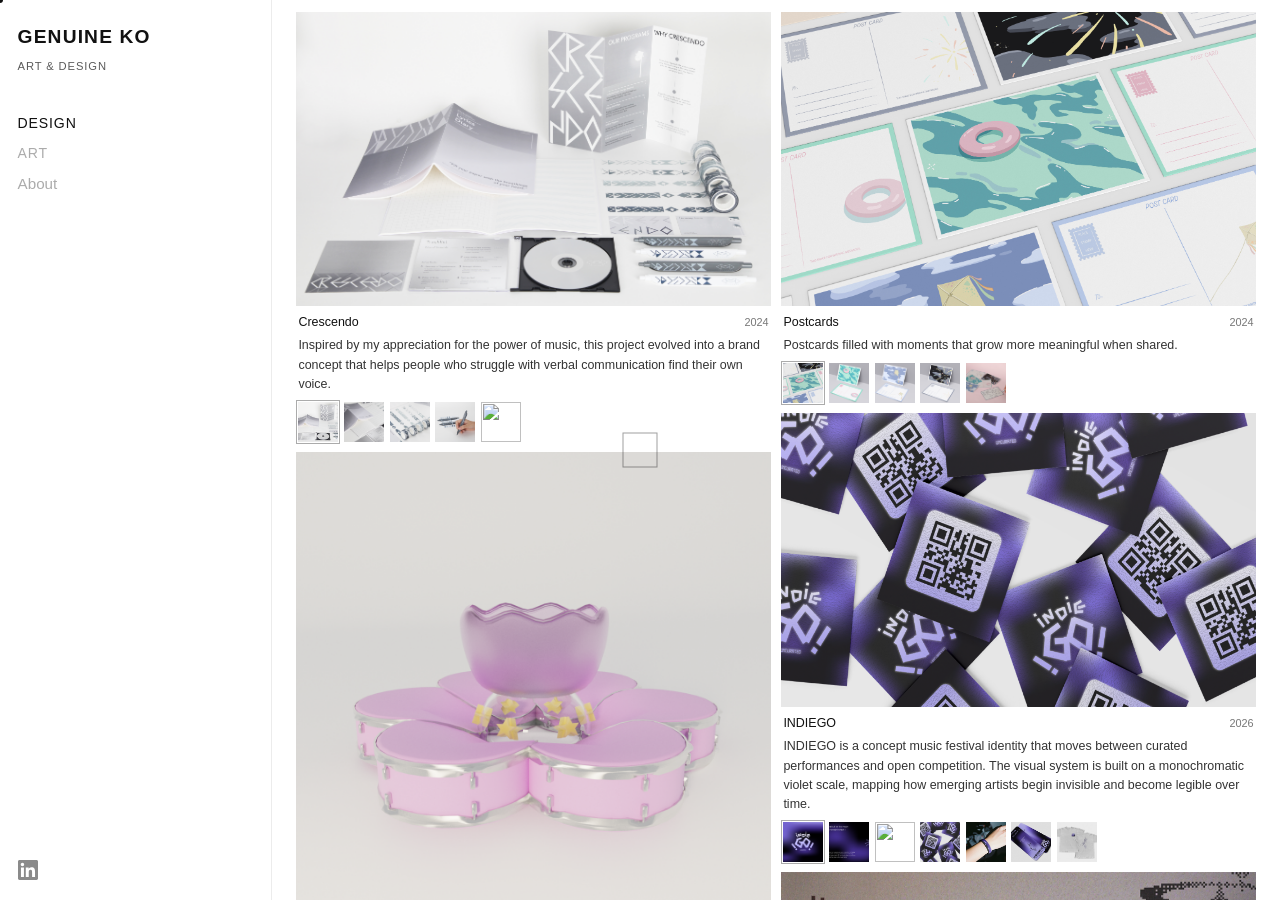
==== index.html @ ee00bee5 "updated" ====
<!DOCTYPE html>
<html lang="en">

<head>
    <meta charset="UTF-8">
    <meta name="viewport" content="width=device-width, initial-scale=1.0, viewport-fit=cover">
    <meta name="referrer" content="strict-origin-when-cross-origin">
    <title>Genuine Ko | Portfolio</title>
    <meta name="description" content="Personal portfolio of Genuine Ko.">
    <link rel="preconnect" href="https://fonts.googleapis.com">
    <link rel="preconnect" href="https://fonts.gstatic.com" crossorigin>
    <link href="https://fonts.googleapis.com/css2?family=Noto+Sans+JP:wght@100&display=swap" rel="stylesheet">
    <link rel="stylesheet" href="style.css">
    <script src="projects-data.js"></script>
</head>

<body class="work-mode" data-work-feed="design">
    <!-- Custom Cursor -->
    <div class="cursor"></div>
    <div class="cursor-follower"></div>
    <svg class="draw-layer" id="draw-layer" aria-hidden="true"></svg>

    <main class="site-shell">
        <aside class="site-sidebar" aria-label="Site">
            <header class="site-sidebar__header">
                <h1 class="main-title" id="logo">GENUINE KO</h1>
                <p class="site-sidebar__tagline">ART &amp; DESIGN</p>
            </header>
            <nav class="site-nav-links" aria-label="Primary">
                <a href="#" class="link-item link-item--feed" id="nav-design">Design</a>
                <a href="#" class="link-item link-item--feed" id="nav-art">Art</a>
                <a href="#" class="link-item" id="nav-about">About</a>
            </nav>
            <div class="site-sidebar__social" aria-label="Links">
                <a class="site-sidebar__social-link" href="https://www.linkedin.com/in/genuine-ko-251944326"
                    target="_blank" rel="noopener noreferrer" title="LinkedIn">
                    <span class="visually-hidden">LinkedIn</span>
                    <svg class="site-sidebar__icon" viewBox="0 0 24 24" aria-hidden="true" focusable="false">
                        <path fill="currentColor"
                            d="M20.447 20.452h-3.554v-5.569c0-1.328-.027-3.037-1.852-3.037-1.853 0-2.136 1.445-2.136 2.939v5.667H9.351V9h3.414v1.561h.046c.477-.9 1.637-1.85 3.37-1.85 3.601 0 4.267 2.37 4.267 5.455v6.286zM5.337 7.433c-1.144 0-2.063-.926-2.063-2.065 0-1.138.92-2.063 2.063-2.063 1.14 0 2.064.925 2.064 2.063 0 1.139-.925 2.065-2.064 2.065zm1.782 13.019H3.555V9h3.564v11.452zM22.225 0H1.771C.792 0 0 .774 0 1.729v20.542C0 23.227.792 24 1.771 24h20.451C23.2 24 24 23.227 24 22.271V1.729C24 .774 23.2 0 22.222 0h.003z" />
                    </svg>
                </a>
            </div>
        </aside>

        <div class="site-content">
        <!-- Work: masonry grid + detail overlay -->
        <section id="work-gallery">
            <div class="work-feed" id="work-feed"></div>
        </section>

        <!-- About: 2×2 grid — portrait | bio; Education+Experience | Tools+Language -->
        <section id="about-section">
            <div class="about-layout">
                <div class="about-cell about-cell--portrait">
                    <img class="about-portrait" src="./images/me%204.png" alt="Genuine Ko">
                </div>

                <div class="about-cell about-cell--lede">
                    <div class="about-lede">
                        <p>I am Genuine Ko, a junior BFA Design major at USC Roski School of Art and Design with a minor
                            in Music Production. I am an interdisciplinary artist and designer, and I approach 
                            everything with an openness that doesn't settle into one category.</p>
                        <p>I am drawn to things that are fluid, undefined, and untold. I believe in the potential for
                            change within them and the deep resonance within the unseen. Growing up across different
                            cities and environments, I came to see the world from multiple angles. Everything is
                            complexly interconnected, and yet every part of it speaks in its own voice. I find meaning
                            in the spaces, the moments, and what passes between, in all the things that are easy to
                            overlook. In design, I believe in the weight of emptiness. What is left out can be just as
                            intentional as what remains.</p>
                        <p>Music is my unavoidable passion. I'm drawn to how it exists as a language, in words and
                            beyond them. I sing and arrange for <a class="about-inline-link"
                                href="https://www.instagram.com/trogonsacappella/" target="_blank"
                                rel="noopener noreferrer">Trogons</a>, USC's premier East Asian a
                            cappella group, and co-design social media for <a class="about-inline-link"
                                href="https://www.instagram.com/uscbandkori/" target="_blank"
                                rel="noopener noreferrer">Band Kori</a>, USC's one and only K-pop band.
                            Culture and identity are always somewhere in my work, shaping the kind of thinking that
                            stays open to where it hasn't been before.</p>
                    </div>
                </div>

                <div class="about-cell about-cell--cv">
                    <section class="about-block" aria-labelledby="about-education-heading">
                        <h2 class="about-block__title" id="about-education-heading">Education</h2>
                        <ul class="about-cv-list">
                            <li class="about-cv-row">
                                <div class="about-cv-row__top">
                                    <span class="about-cv-row__title">BFA Design</span>
                                    <span class="about-cv-row__dates">2025 – 2028</span>
                                </div>
                                <span class="about-cv-row__org">University of Southern California</span>
                            </li>
                            <li class="about-cv-row">
                                <div class="about-cv-row__top">
                                    <span class="about-cv-row__title">BA Art</span>
                                    <span class="about-cv-row__dates">2023 – 2025</span>
                                </div>
                                <span class="about-cv-row__org">California State University, Northridge</span>
                            </li>
                            <li class="about-cv-row">
                                <div class="about-cv-row__top">
                                    <span class="about-cv-row__title">Highschool Diploma</span>
                                    <span class="about-cv-row__dates">2018 – 2021</span>
                                </div>
                                <span class="about-cv-row__org">School of Performing Art, Seoul</span>
                            </li>
                        </ul>
                    </section>

                    <section class="about-block" aria-labelledby="about-experience-heading">
                        <h2 class="about-block__title" id="about-experience-heading">Experience</h2>
                        <ul class="about-cv-list">
                            <li class="about-cv-row">
                                <div class="about-cv-row__top">
                                    <span class="about-cv-row__title">Social Media Co-Designer</span>
                                    <span class="about-cv-row__dates">2026.01 — Present</span>
                                </div>
                                <span class="about-cv-row__org">Band Kori</span>
                            </li>
                            <li class="about-cv-row">
                                <div class="about-cv-row__top">
                                    <span class="about-cv-row__title">Alto Singer</span>
                                    <span class="about-cv-row__dates">2025.09 — Present</span>
                                </div>
                                <span class="about-cv-row__org">Trogons A cappella</span>
                            </li>
                            <li class="about-cv-row">
                                <div class="about-cv-row__top">
                                    <span class="about-cv-row__title">Social Media Manager</span>
                                    <span class="about-cv-row__dates">2024.08 — 2025.05</span>
                                </div>
                                <span class="about-cv-row__org">CSUN Badminton Club</span>
                            </li>
                        </ul>
                    </section>
                </div>

                <div class="about-cell about-cell--skills">
                    <section class="about-block" aria-labelledby="about-tools-heading">
                        <h2 class="about-block__title" id="about-tools-heading">Tools</h2>
                        <div class="about-tools">
                            <div class="about-tools__line">
                                <span class="about-tools__label">2D</span>
                                <span class="about-tools__value">Illustrator, Photoshop, InDesign, Figma</span>
                            </div>
                            <div class="about-tools__line">
                                <span class="about-tools__label">3D</span>
                                <span class="about-tools__value">Cinema 4D</span>
                            </div>
                            <div class="about-tools__line">
                                <span class="about-tools__label">Motion</span>
                                <span class="about-tools__value">After Effects, Premiere Pro</span>
                            </div>
                            <div class="about-tools__line">
                                <span class="about-tools__label">Music</span>
                                <span class="about-tools__value">Ableton</span>
                            </div>
                        </div>
                    </section>

                    <section class="about-block" aria-labelledby="about-language-heading">
                        <h2 class="about-block__title" id="about-language-heading">Language</h2>
                        <ul class="about-lang-list">
                            <li><span class="about-lang__name">Korean</span><span class="about-lang__level">Native</span></li>
                            <li><span class="about-lang__name">English</span><span class="about-lang__level">Fluent</span></li>
                            <li><span class="about-lang__name">Japanese</span><span class="about-lang__level">Basic</span></li>
                        </ul>
                    </section>

                    <nav class="about-external-links" aria-label="Resume">
                        <a href="https://drive.google.com/file/d/13wcpUpQnuilo_vJqdJjjLTju_J4TU06J/view?usp=sharing"
                            class="about-external-links__link" target="_blank" rel="noopener noreferrer">Resume</a>
                    </nav>
                </div>

                <div class="about-cell about-cell--footer">
                    <div class="about-contact">
                        <p class="about-contact__label">Contact</p>
                        <div class="about-contact__emails">
                            <a href="mailto:kogenuine@gmail.com">kogenuine@gmail.com</a>
                            <a href="mailto:yujinko@usc.edu">yujinko@usc.edu</a>
                        </div>
                    </div>
                </div>
            </div>
        </section>
        </div>
    </main>

    <!-- Project detail: centered popup over dimmed backdrop -->
    <div class="work-detail-layer" id="work-detail-layer" aria-hidden="true">
        <div class="work-detail-dialog" role="dialog" aria-modal="true" aria-labelledby="work-detail-title">
            <button type="button" class="work-detail-close" id="work-detail-close" aria-label="Close project">
                <span class="work-detail-close__icon" aria-hidden="true">×</span>
            </button>
            <div class="work-detail-panel" id="work-detail-panel">
            <aside class="work-detail-thumbs" id="work-detail-thumbs"></aside>
            <header class="work-detail-heading">
                <h2 class="work-detail-title" id="work-detail-title"></h2>
                <p class="work-detail-year" id="work-detail-year" hidden></p>
            </header>
            <div class="work-detail-main">
                <div class="work-detail-main__column">
                    <div id="work-detail-video" class="work-detail-video" hidden>
                        <iframe
                            id="work-detail-youtube"
                            class="work-detail-youtube"
                            title="Project video"
                            referrerpolicy="strict-origin-when-cross-origin"
                            allow="accelerometer; autoplay; clipboard-write; encrypted-media; gyroscope; picture-in-picture; web-share"
                            allowfullscreen
                            loading="lazy"></iframe>
                    </div>
                    <div
                        class="work-detail-article-lead"
                        id="work-detail-article-lead"
                        hidden
                        aria-label="Project introduction"></div>
                    <img src="" alt="" id="work-detail-hero">
                    <div
                        class="work-detail-article-after-hero"
                        id="work-detail-article-after-hero"
                        hidden
                        aria-label="Project essay"></div>
                    <div class="detail-artwork-footer">
                        <div class="detail-artwork-description" id="work-detail-artwork-description" hidden></div>
                        <div class="detail-artwork-spec" id="work-detail-artwork-spec" hidden></div>
                    </div>
                </div>
            </div>
            <div
                class="work-detail-article"
                id="work-detail-article"
                hidden
                aria-label="Project write-up"></div>
            <article class="work-detail-meta">
                <p class="work-detail-desc" id="work-detail-desc"></p>
            </article>
            </div>
        </div>
    </div>

    <script src="https://cdnjs.cloudflare.com/ajax/libs/three.js/r128/three.min.js"></script>
    <script src="https://cdn.jsdelivr.net/npm/three@0.128.0/examples/js/loaders/OBJLoader.js"></script>
    <script src="obj-viewer.js"></script>
    <script src="script.js"></script>
</body>

</html>
---- style.css ----
:root {
    --bg-color: #ffffff;
    --text-color: #111111;
    --faded-color: #cccccc;
}

/* Custom Fonts */
@font-face {
    font-family: 'YoonChild';
    src: url('./fonts/yoon.ttf') format('truetype');
    font-weight: normal;
    font-style: normal;
}

@font-face {
    font-family: 'AsWinter';
    src: url('./fonts/aswinter.otf') format('opentype');
    font-weight: normal;
    font-style: normal;
}

.font-korean {
    font-family: 'YoonChild', sans-serif;
}

.font-japanese {
    font-family: 'AsWinter', sans-serif;
}

* {
    margin: 0;
    padding: 0;
    box-sizing: border-box;
    cursor: none;
}

body {
    background-color: var(--bg-color);
    color: var(--text-color);
    font-family: 'Helvetica Neue', Helvetica, Arial, sans-serif;
    overflow: hidden;
    min-height: 100vh;
}

.draw-layer {
    position: fixed;
    inset: 0;
    width: 100vw;
    height: 100vh;
    pointer-events: none;
    z-index: 6;
}

.draw-line {
    fill: none;
    stroke: #b6b6b6;
    stroke-width: 1.5;
    stroke-linecap: round;
    stroke-linejoin: round;
    opacity: 0.75;
}

/* Custom Cursor Styles */
.cursor {
    width: 6px;
    height: 6px;
    background-color: var(--text-color);
    border-radius: 50%;
    position: fixed;
    pointer-events: none;
    z-index: 9999;
    transform: translate(-50%, -50%);
}

@keyframes organic-blob {

    0%,
    100% {
        border-radius: 40% 60% 70% 30% / 40% 50% 60% 50%;
    }

    34% {
        border-radius: 70% 30% 50% 50% / 30% 30% 70% 70%;
    }

    67% {
        border-radius: 100% 60% 60% 100% / 100% 100% 60% 60%;
    }
}

.cursor-follower {
    width: 35px;
    height: 35px;
    border: 1px solid rgba(17, 17, 17, 0.4);
    position: fixed;
    pointer-events: none;
    z-index: 9998;
    transform: translate(-50%, -50%);
    transition: width 0.2s ease, height 0.2s ease, background-color 0.2s ease;
    animation: organic-blob 5s ease-in-out infinite;
}

.cursor-follower.active {
    width: 55px;
    height: 55px;
    background-color: rgba(17, 17, 17, 0.05);
    border: 1px solid rgba(17, 17, 17, 0.6);
}

/* Click “stamps” of the cursor (fades after a few seconds) */
#cursor-stamps-layer {
    position: fixed;
    inset: 0;
    pointer-events: none;
    z-index: 9990;
}

.cursor-stamp {
    position: absolute;
    width: 0;
    height: 0;
    left: 0;
    top: 0;
    transform: translate(-50%, -50%);
    opacity: 0;
    transition: opacity 0.35s ease;
}

.cursor-stamp--visible {
    opacity: 1;
}

.cursor-stamp--leaving {
    opacity: 0;
    transition: opacity 0.55s ease;
}

.cursor-stamp__ring {
    position: absolute;
    left: 50%;
    top: 50%;
    width: 35px;
    height: 35px;
    margin-left: -17.5px;
    margin-top: -17.5px;
    border: 1px solid rgba(17, 17, 17, 0.38);
    animation: organic-blob 5s ease-in-out infinite;
    box-sizing: border-box;
}

.cursor-stamp__ring--large {
    width: 55px;
    height: 55px;
    margin-left: -27.5px;
    margin-top: -27.5px;
    border-color: rgba(17, 17, 17, 0.52);
    background-color: rgba(17, 17, 17, 0.05);
}

.visually-hidden {
    position: absolute;
    width: 1px;
    height: 1px;
    padding: 0;
    margin: -1px;
    overflow: hidden;
    clip: rect(0, 0, 0, 0);
    white-space: nowrap;
    border: 0;
}

main.site-shell {
    display: flex;
    flex-direction: row;
    align-items: stretch;
    width: 100%;
    max-width: 100vw;
    height: 100vh;
    min-height: 100vh;
    overflow: hidden;
}

.site-sidebar {
    flex: 0 0 clamp(188px, 22vw, 272px);
    width: clamp(188px, 22vw, 272px);
    max-width: min(100%, 320px);
    min-height: 0;
    display: flex;
    flex-direction: column;
    padding:
        calc(env(safe-area-inset-top, 0px) + 1.65rem) 1.35rem calc(env(safe-area-inset-bottom, 0px) + 1.25rem)
        calc(env(safe-area-inset-left, 0px) + 1.1rem);
    border-right: 1px solid rgba(17, 17, 17, 0.08);
    box-sizing: border-box;
    z-index: 30;
    background: var(--bg-color);
}

.site-sidebar__header {
    margin-bottom: 2.5rem;
}

.site-sidebar__tagline {
    font-family: 'Helvetica Neue', Helvetica, Arial, sans-serif;
    font-size: 0.7rem;
    font-weight: 300;
    letter-spacing: 0.08em;
    text-transform: uppercase;
    color: #5a5a5a;
    line-height: 1.55;
    max-width: 18em;
    margin: 0;
}

.site-sidebar__social {
    margin-top: auto;
    display: flex;
    flex-wrap: wrap;
    align-items: center;
    gap: 1rem 1.15rem;
    padding-top: 1.5rem;
}

.site-sidebar__social-link {
    color: #8a8a8a;
    transition: color 0.2s ease, opacity 0.2s ease;
    display: flex;
    align-items: center;
    justify-content: center;
}

.site-sidebar__social-link:hover {
    color: #111111;
}

.site-sidebar__icon {
    width: 20px;
    height: 20px;
    display: block;
    flex-shrink: 0;
    shape-rendering: geometricPrecision;
}

.site-content {
    flex: 1;
    min-width: 0;
    min-height: 0;
    position: relative;
    height: 100vh;
}

/* --------------------------------- */
/* SPA Navigation - Absolute Layout */
/* --------------------------------- */
.type-cursor {
    display: inline-block;
    margin-left: 2px;
    margin-right: 5px;
    animation: blink 1.2s step-end infinite;
}

@keyframes blink {

    0%,
    100% {
        opacity: 1;
    }

    50% {
        opacity: 0;
    }
}

.main-title {
    font-family: 'Helvetica Neue', Helvetica, Arial, sans-serif;
    font-size: clamp(1.2rem, 1.45vw, 1.65rem);
    font-weight: 600;
    letter-spacing: 0.06em;
    color: var(--text-color);
    position: static;
    transform: none;
    text-align: left;
    transition: opacity 0.3s ease;
    z-index: auto;
    margin: 0 0 0.6rem;
    line-height: 1.15;
    cursor: pointer;
}

.link-item {
    white-space: nowrap;
    font-family: 'Helvetica Neue', Helvetica, Arial, sans-serif;
    font-size: 0.95rem;
    color: var(--text-color);
    opacity: 0.4;
    text-decoration: none;
    font-weight: 500;
    transition: opacity 0.25s ease;
    z-index: auto;
}

.link-item:hover {
    opacity: 1;
}

.site-nav-links {
    position: static;
    z-index: auto;
    display: flex;
    flex-direction: column;
    align-items: flex-start;
    gap: 0.85rem;
    transform: none;
    transition: opacity 0.3s ease;
}

.site-nav-links .link-item {
    position: static;
    transform: none;
}

/* --------------------------------- */
/* STATE: WORK MODE — Design / Art tabs */
/* --------------------------------- */
#nav-design,
#nav-art {
    text-transform: uppercase;
    letter-spacing: 0.06em;
    font-size: 0.88rem;
}

body.work-mode[data-work-feed='design'] #nav-design,
body.work-mode[data-work-feed='art'] #nav-art {
    opacity: 1;
}

body.work-mode[data-work-feed='design'] #nav-art,
body.work-mode[data-work-feed='art'] #nav-design {
    opacity: 0.35;
}

body.work-mode #nav-about {
    opacity: 0.35;
}

/* --------------------------------- */
/* STATE: ABOUT MODE */
/* --------------------------------- */
body.about-mode #nav-design,
body.about-mode #nav-art {
    opacity: 0.35;
}

body.about-mode #nav-about {
    opacity: 1;
}

/* Lock background scroll when project modal is open (extra safety on touch) */
body.work-detail-modal-open {
    overflow: hidden;
}


/* --------------------------------- */
/* ABOUT SECTION STYLES */
/* --------------------------------- */
#about-section {
    position: absolute;
    top: 0;
    left: 0;
    width: 100%;
    height: 100%;
    opacity: 0;
    pointer-events: none;
    transition: opacity 0.8s ease 0.6s;
    z-index: 10;
    overflow-x: hidden;
    overflow-y: auto;
    -webkit-overflow-scrolling: touch;
    box-sizing: border-box;
}

/* In work mode, keep About under the gallery in the stacking order. Same z-index + later in DOM
   can leave a full-screen transparent layer behaving badly on some browsers (feed looks blank). */
body.work-mode #about-section {
    z-index: 0;
}

body.about-mode #about-section {
    opacity: 1;
    /* Must receive pointer/touch events so the scroll container can scroll (esp. iOS). */
    pointer-events: auto;
    background-color: #ffffff;
    z-index: 10;
}

.about-layout {
    display: grid;
    grid-template-columns: minmax(200px, 1fr) minmax(200px, 1fr);
    grid-template-areas:
        'portrait lede'
        'cv skills'
        'footer footer';
    gap: clamp(1.75rem, 3.5vw, 2.75rem) clamp(1.5rem, 4vw, 3rem);
    align-items: start;
    max-width: 1100px;
    margin: 0 auto;
    padding: clamp(1.5rem, 3vw, 2.5rem) clamp(1.25rem, 4vw, 2.75rem) 2.25rem;
    box-sizing: border-box;
    min-height: min-content;
    font-family: 'Helvetica Neue', Helvetica, Arial, sans-serif;
    font-size: 0.92rem;
    line-height: 1.65;
    font-weight: 400;
    color: #111111;
}

.about-cell--portrait {
    grid-area: portrait;
}

.about-cell--lede {
    grid-area: lede;
    min-width: 0;
}

.about-cell--cv {
    grid-area: cv;
    min-width: 0;
}

.about-cell--skills {
    grid-area: skills;
    min-width: 0;
}

.about-cell--footer {
    grid-area: footer;
    padding-top: 0.25rem;
    border-top: 1px solid rgba(17, 17, 17, 0.1);
    margin-top: 0.25rem;
}

.about-cell--cv .about-block:first-child,
.about-cell--skills .about-block:first-child {
    margin-top: 0;
}

.about-portrait {
    display: block;
    width: 100%;
    max-width: 100%;
    height: auto;
    object-fit: cover;
    box-shadow: none;
}

.about-lede p {
    margin: 0 0 1.1rem;
    text-align: left;
}

.about-lede p:last-of-type {
    margin-bottom: 0;
}

.about-layout .about-inline-link {
    color: inherit;
    text-decoration: underline;
    text-underline-offset: 2px;
    transition: opacity 0.25s ease;
}

.about-layout .about-inline-link:hover {
    opacity: 0.55;
}

.about-block {
    margin-top: 1.85rem;
}

.about-block__title {
    margin: 0 0 0.75rem;
    font-size: 1.05rem;
    font-weight: 700;
    letter-spacing: 0.02em;
    color: #000000;
}

.about-cv-list {
    margin: 0;
    padding: 0;
    list-style: none;
}

.about-cv-row {
    display: block;
    font-size: 0.86rem;
    line-height: 1.45;
    margin-bottom: 1rem;
}

.about-cv-row:last-child {
    margin-bottom: 0;
}

.about-cv-row__top {
    display: flex;
    justify-content: space-between;
    align-items: baseline;
    gap: 0.75rem 1rem;
}

.about-cv-row__title {
    font-weight: 400;
    color: #111111;
}

.about-cv-row__org {
    display: block;
    margin-top: 0.2rem;
    font-weight: 400;
    color: #333333;
}

.about-cv-row__dates {
    flex-shrink: 0;
    font-weight: 400;
    font-size: 0.82rem;
    color: #444444;
    white-space: nowrap;
    text-align: right;
}

.about-tools {
    margin: 0;
}

.about-tools__line {
    display: grid;
    grid-template-columns: 3.25rem 1fr;
    gap: 0.5rem 1rem;
    align-items: start;
    margin-bottom: 0.4rem;
    font-size: 0.86rem;
    line-height: 1.45;
}

.about-tools__line:last-child {
    margin-bottom: 0;
}

.about-tools__label {
    font-weight: 600;
}

.about-tools__value {
    font-weight: 300;
    color: #333333;
}

.about-lang-list {
    margin: 0;
    padding: 0;
    list-style: none;
    font-size: 0.86rem;
}

.about-lang-list li {
    display: flex;
    justify-content: space-between;
    align-items: baseline;
    gap: 1rem;
    margin-bottom: 0.35rem;
    max-width: 14rem;
}

.about-lang__name {
    font-weight: 500;
}

.about-lang__level {
    font-weight: 300;
    color: #444444;
}

.about-external-links {
    margin-top: 1.5rem;
    display: flex;
    flex-wrap: wrap;
    align-items: center;
    gap: 0.65rem 1.35rem;
}

.about-external-links__link {
    color: #000000;
    font-family: 'Helvetica Neue UltraLight', 'Helvetica Neue', Helvetica, Arial, sans-serif;
    font-size: 0.86rem;
    font-weight: 300;
    text-decoration: none;
    text-transform: uppercase;
    letter-spacing: 0.12em;
    border-bottom: 1px solid rgba(17, 17, 17, 0.35);
    padding-bottom: 2px;
    transition: opacity 0.25s ease;
}

.about-external-links__link:hover {
    opacity: 0.5;
}

.about-cell--footer .social-links {
    margin-top: 0;
}

.social-links {
    margin-top: 2rem;
    display: flex;
    justify-content: flex-start;
    flex-wrap: wrap;
    gap: 1.5rem 2rem;
}

.social-links a {
    color: #000000;
    font-family: 'Helvetica Neue UltraLight', 'Helvetica Neue', Helvetica, Arial, sans-serif;
    font-size: 1.15rem;
    font-weight: 300;
    text-decoration: none;
    text-transform: uppercase;
    letter-spacing: 2px;
    transition: opacity 0.3s ease;
    cursor: pointer;
}

.social-links a:hover {
    opacity: 0.4;
}

.about-contact {
    margin-top: 1.25rem;
    display: flex;
    flex-direction: column;
    align-items: flex-start;
    gap: 0.45rem;
}

.about-contact__label {
    margin: 0;
    font-family: 'Helvetica Neue UltraLight', 'Helvetica Neue', Helvetica, Arial, sans-serif;
    font-size: 0.72rem;
    font-weight: 300;
    text-transform: uppercase;
    letter-spacing: 0.22em;
    color: var(--text-color);
    opacity: 0.55;
}

.about-contact__emails {
    display: flex;
    flex-direction: column;
    align-items: flex-start;
    gap: 0.3rem;
}

.about-contact__emails a {
    color: #000000;
    font-family: 'Helvetica Neue UltraLight', 'Helvetica Neue', Helvetica, Arial, sans-serif;
    font-size: 0.95rem;
    font-weight: 300;
    text-decoration: none;
    letter-spacing: 0.04em;
    transition: opacity 0.3s ease;
}

.about-contact__emails a:hover {
    opacity: 0.45;
}

/* --------------------------------- */
/* WORK: masonry grid + detail (main column scrolls) */
/* --------------------------------- */
#work-gallery {
    position: absolute;
    top: 0;
    left: 0;
    right: 0;
    bottom: 0;
    width: 100%;
    height: 100%;
    box-sizing: border-box;
    overflow-x: hidden;
    overflow-y: auto;
    -webkit-overflow-scrolling: touch;
    opacity: 0;
    pointer-events: none;
    transition: opacity 0.8s ease 0.6s;
    z-index: 10;
}

body.work-mode #work-gallery {
    opacity: 1;
    pointer-events: auto;
}

/* Two flex columns: each card stacks under the one above in that column (not locked to shared grid rows). */
.work-feed {
    width: 100%;
    max-width: none;
    margin: 0;
    padding: 0.75rem clamp(0.75rem, 2vw, 1.5rem) 2.5rem;
    box-sizing: border-box;
    display: flex;
    flex-direction: row;
    flex-wrap: nowrap;
    gap: 10px;
    align-items: flex-start;
}

.work-feed__col {
    flex: 1 1 0;
    min-width: 0;
    display: flex;
    flex-direction: column;
    gap: 10px;
}

/* Narrow: single column, row-major order (order set on each .work-feed-item in JS). */
@media (max-width: 480px) {
    .work-feed {
        flex-direction: column;
    }

    .work-feed__col {
        display: contents;
    }
}

.work-feed-item {
    display: block;
    width: 100%;
    min-width: 0;
    padding: 0;
    border-bottom: none;
    background: transparent;
}

.work-feed-item__media {
    position: relative;
    width: 100%;
    align-self: start;
    background: #f4f4f4;
    display: flex;
    justify-content: center;
    align-items: flex-start;
}

.work-feed-item__media[data-hero-slot-locked='1'] {
    /* Allow full image when thumbs switch to a taller aspect — fixed height still from lockWorkFeedHeroSlot */
    overflow: visible;
}

.work-feed-item__media img {
    display: block;
    width: 100%;
    max-width: 100%;
    height: auto;
    max-height: min(78vh, 760px);
    margin: 0;
    object-fit: contain;
    object-position: center center;
    cursor: pointer;
}

.work-feed-item__media--video {
    cursor: pointer;
}

.work-feed-item__play {
    position: absolute;
    left: 50%;
    top: 50%;
    transform: translate(-50%, -50%);
    width: 44px;
    height: 44px;
    border-radius: 50%;
    background: rgba(255, 255, 255, 0.92);
    color: #111111;
    box-shadow: 0 2px 14px rgba(0, 0, 0, 0.12);
    display: flex;
    align-items: center;
    justify-content: center;
    pointer-events: none;
    z-index: 1;
}

.work-feed-item__play-icon {
    width: 18px;
    height: 18px;
    margin-left: 3px;
    display: block;
}

/* One project, multiple “main” images — stacked with space between */
.work-feed-item__media-group {
    display: flex;
    flex-direction: column;
    gap: clamp(12px, 2.5vw, 20px);
    width: 100%;
    break-inside: avoid;
}

.work-feed-item__media-group .work-feed-item__media {
    min-width: 0;
}

.work-feed-item__media-group .work-feed-item__media img {
    max-height: min(62vh, 560px);
}

.work-feed-item__info {
    min-width: 0;
    width: 100%;
    padding: 0.5rem 0.15rem 0;
}

.work-feed-item__header-row {
    display: flex;
    justify-content: space-between;
    align-items: baseline;
    gap: 0.5rem;
}

.work-feed-item__title {
    margin: 0;
    font-family: 'Helvetica Neue', Helvetica, Arial, sans-serif;
    font-size: 0.78rem;
    font-weight: 500;
    line-height: 1.35;
    color: var(--text-color);
    flex: 1;
    min-width: 0;
    cursor: pointer;
}

.work-feed-item__year {
    flex-shrink: 0;
    font-family: 'Helvetica Neue', Helvetica, Arial, sans-serif;
    font-size: 0.68rem;
    font-weight: 300;
    color: #777777;
}

.work-feed-item__rule {
    display: none;
}

.work-feed-item__copy {
    display: none;
}

.work-feed-item--caption .work-feed-item__copy {
    display: block;
    margin-top: 0.35rem;
    max-width: 42em;
}

.work-feed-item--caption .work-feed-item__desc {
    font-size: 0.78rem;
    line-height: 1.55;
    white-space: pre-line;
}

.work-feed-item__desc {
    margin: 0;
    font-family: 'Helvetica Neue', Helvetica, Arial, sans-serif;
    font-size: 0.95rem;
    font-weight: 300;
    line-height: 1.65;
    color: #333333;
}

.work-feed-item__thumbs {
    display: flex;
    flex-wrap: wrap;
    gap: 0.35rem;
    margin-top: 0.45rem;
}

.work-feed-thumb {
    width: 2.5rem;
    height: 2.5rem;
    padding: 0;
    border: 0;
    background: transparent;
    cursor: pointer;
    overflow: hidden;
    flex-shrink: 0;
    opacity: 1;
    transition: opacity 0.25s ease;
}

.work-feed-thumb:hover {
    opacity: 0.75;
}

.work-feed-thumb.active {
    outline: 1px solid rgba(17, 17, 17, 0.35);
    outline-offset: 1px;
    opacity: 1;
}

.work-feed-thumb img {
    width: 100%;
    height: 100%;
    object-fit: cover;
    display: block;
}

/* Project detail: dim backdrop + centered popup card */
.work-detail-layer {
    position: fixed;
    inset: 0;
    width: 100%;
    min-height: 100dvh;
    display: flex;
    flex-direction: column;
    align-items: center;
    justify-content: center;
    padding: max(env(safe-area-inset-top, 0px), clamp(12px, 4vmin, 28px))
        max(env(safe-area-inset-right, 0px), clamp(12px, 4vmin, 28px))
        max(env(safe-area-inset-bottom, 0px), clamp(12px, 4vmin, 28px))
        max(env(safe-area-inset-left, 0px), clamp(12px, 4vmin, 28px));
    box-sizing: border-box;
    background: rgba(17, 17, 17, 0.33);
    opacity: 0;
    pointer-events: none;
    transition: opacity 0.35s ease;
    z-index: 8000;
    overflow-y: auto;
    overflow-x: hidden;
    -webkit-overflow-scrolling: touch;
}

.work-detail-layer.active {
    opacity: 1;
    pointer-events: auto;
}

.work-detail-dialog {
    position: relative;
    width: min(100%, 920px);
    max-width: 100%;
    max-height: min(92dvh, calc(100dvh - 2 * clamp(12px, 4vmin, 28px)));
    display: flex;
    flex-direction: column;
    margin: auto;
    /* ~75% opacity white (within 70–80%); backdrop shows through */
    background: rgba(255, 255, 255, 0.75);
    backdrop-filter: blur(14px);
    -webkit-backdrop-filter: blur(14px);
    border-radius: 6px;
    box-shadow:
        0 22px 56px rgba(0, 0, 0, 0.14),
        0 0 1px rgba(0, 0, 0, 0.08);
    overflow: hidden;
}

.work-detail-close {
    position: absolute;
    top: max(6px, env(safe-area-inset-top, 0px));
    right: max(6px, env(safe-area-inset-right, 0px));
    z-index: 4;
    width: 44px;
    height: 44px;
    padding: 0;
    margin: 0;
    border: none;
    border-radius: 4px;
    background: rgba(255, 255, 255, 0.78);
    color: #111111;
    cursor: pointer;
    display: flex;
    align-items: center;
    justify-content: center;
    transition: opacity 0.25s ease, background-color 0.25s ease;
}

.work-detail-close:hover {
    opacity: 0.72;
}

.work-detail-close:focus,
.work-detail-close:focus-visible {
    outline: none;
}

.work-detail-close__icon {
    font-size: 1.85rem;
    font-weight: 300;
    line-height: 1;
    font-family: 'Helvetica Neue', Helvetica, Arial, sans-serif;
    transform: translateY(-1px);
}

.work-detail-layer.work-detail--no-thumbs .work-detail-thumbs {
    display: none;
    pointer-events: none;
}

.work-detail-layer.work-detail--scroll-page .detail-artwork-footer {
    display: none;
}

.work-detail-layer.work-detail--scroll-page .work-detail-meta {
    display: none;
}

.work-detail-layer.work-detail--scroll-page .work-detail-dialog {
    max-height: min(96dvh, calc(100dvh - 2 * clamp(8px, 3vmin, 20px)));
    min-height: 0;
    display: flex;
    flex-direction: column;
    overflow: hidden;
    /* Lighter blur while scrolling — full backdrop-filter is expensive to composite */
    backdrop-filter: blur(8px);
    -webkit-backdrop-filter: blur(8px);
}

.work-detail-layer.work-detail--scroll-page .work-detail-panel {
    display: flex;
    flex-direction: column;
    align-items: stretch;
    /* Space between .work-detail-main (hero) and .work-detail-article (stack) — they are siblings, not inside .work-detail-main__column */
    gap: 2rem;
    row-gap: 2rem;
    /* Single scroll surface: panel scrolls inside fixed-height dialog */
    overscroll-behavior: contain;
    overflow-x: hidden;
    overflow-y: auto;
    -webkit-overflow-scrolling: touch;
    flex: 1 1 auto;
    min-height: 0;
    width: 100%;
    box-sizing: border-box;
}

/* Long scroll layouts: top-align so intro + hero don’t vertically center (reads as overlap on phones) */
/* Main must not shrink below hero height — min-height:0 + flex-shrink on panel children makes the hero
   paint past a too-short .work-detail-main box and the next sibling (.work-detail-article) starts too high (overlap). */
.work-detail-layer.work-detail--scroll-page .work-detail-main {
    justify-content: flex-start;
    align-items: stretch;
    flex: 0 0 auto;
    flex-shrink: 0;
    min-height: min-content;
}

.work-detail-layer.work-detail--scroll-page .work-detail-main__column {
    align-items: stretch;
    gap: 1.25rem;
    flex-shrink: 0;
    min-height: min-content;
}

.work-detail-layer.work-detail--scroll-page #work-detail-hero {
    transform: none;
    opacity: 1;
    transition: none;
    position: relative;
    z-index: 0;
    display: block;
    /* Base #work-detail-hero box-shadow draws outside the layout box and paints over the next image — remove for scroll stacks */
    box-shadow: none;
    margin-bottom: clamp(1.25rem, 4vw, 2rem);
    flex-shrink: 0;
    align-self: stretch;
}

.work-detail-article {
    max-width: min(920px, 72vw);
    box-sizing: border-box;
    width: 100%;
    margin: 1.35rem auto 0;
    padding: 0 0.15rem;
    box-sizing: border-box;
}

.work-detail-article:not([hidden]) {
    display: block;
}

.work-detail-article p {
    margin: 0 0 1em;
    font-family: 'Helvetica Neue UltraLight', 'Helvetica Neue', Helvetica, Arial, sans-serif;
    font-weight: 100;
    font-size: clamp(0.82rem, 1.15vw, 0.95rem);
    line-height: 1.65;
    letter-spacing: 0.02em;
    color: #2a2a2a;
}

.work-detail-article p:last-child {
    margin-bottom: 0;
}

.work-detail-article h2,
.work-detail-article h3 {
    font-family: 'Helvetica Neue UltraLight', 'Helvetica Neue', Helvetica, Arial, sans-serif;
    font-weight: 100;
    letter-spacing: 0.04em;
    color: #111111;
    margin: 1.25em 0 0.5em;
}

.work-detail-article h2:first-child,
.work-detail-article h3:first-child {
    margin-top: 0;
}

.work-detail-article img {
    max-width: 100%;
    height: auto;
    display: block;
    margin: 1rem auto;
}

.work-detail-article h3.work-detail-article__stack-heading,
.detail-longform h3.work-detail-article__stack-heading {
    font-family: 'Helvetica Neue UltraLight', 'Helvetica Neue', Helvetica, Arial, sans-serif;
    font-weight: 100;
    font-size: clamp(0.95rem, 1.35vw, 1.05rem);
    letter-spacing: 0.06em;
    text-transform: uppercase;
    color: #111111;
    margin: 0 0 0.85rem;
    padding: 0 0.15rem;
}

.work-detail-article__fig {
    margin: 0 0 1.35rem;
}

.work-detail-article__fig:last-child {
    margin-bottom: 0;
}

.work-detail-article img.work-detail-article__img {
    display: block;
    width: 100%;
    height: auto;
    margin: 0;
    max-width: 100%;
    object-fit: contain;
}

/*
 * Scroll-page detail (index modal): same visual order as desktop — one vertical column, block flow only.
 * Narrow viewports are a scaled-down version: scroll the panel; each image sits below the previous (no overlap).
 */
.work-detail-layer.work-detail--scroll-page .work-detail-article:not([hidden]) {
    display: block;
    min-width: 0;
    overflow: visible;
}

.work-detail-layer.work-detail--scroll-page .work-detail-article .work-detail-article__fig {
    display: block;
    margin: 0 0 1.5rem;
    width: 100%;
    max-width: 100%;
    overflow: visible;
    position: relative;
    z-index: auto;
}

.work-detail-layer.work-detail--scroll-page .work-detail-article .work-detail-article__fig:last-child {
    margin-bottom: 0;
}

.work-detail-layer.work-detail--scroll-page .work-detail-article .work-detail-article__asset {
    display: block;
    margin: 0 0 1.5rem;
    overflow: visible;
}

.work-detail-layer.work-detail--scroll-page .work-detail-article .work-detail-article__asset:last-child {
    margin-bottom: 0;
}

.work-detail-layer.work-detail--scroll-page .work-detail-article img.work-detail-article__img {
    display: block;
    position: static;
    width: 100%;
    max-width: 100%;
    max-height: none;
    height: auto;
    margin: 0;
    object-fit: contain;
}

.work-detail-layer.work-detail--scroll-page .work-detail-article h3.work-detail-article__stack-heading {
    margin: 0 0 1.25rem;
}

/* Hero lives in .work-detail-main; stack lives in sibling .work-detail-article — margin-top here fought panel gap; use gap only */
.work-detail-layer.work-detail--scroll-page .work-detail-article {
    margin-top: 0;
    overflow: visible;
}

.work-detail-article__placeholder {
    color: #555555;
}

.work-detail-article code {
    font-size: 0.88em;
}

.work-detail-article__asset {
    margin: 0 0 1.35rem;
}

.work-detail-obj-viewer-wrap {
    width: 100%;
}

.work-detail-obj-viewer__stage {
    width: 100%;
    height: 600px;
    line-height: 0;
    border-radius: 2px;
    overflow: hidden;
}

.work-detail-obj-viewer__stage canvas {
    display: block;
}

.work-detail-obj-viewer__hint {
    margin: 0.5rem 0 0;
    font-family: 'Helvetica Neue UltraLight', 'Helvetica Neue', Helvetica, Arial, sans-serif;
    font-size: clamp(0.75rem, 1vw, 0.85rem);
    font-weight: 300;
    color: #666666;
    text-align: center;
}

.work-detail-article__obj-link {
    font-family: 'Helvetica Neue UltraLight', 'Helvetica Neue', Helvetica, Arial, sans-serif;
    font-size: clamp(0.82rem, 1.15vw, 0.95rem);
    font-weight: 300;
    color: #111111;
    text-decoration: underline;
    text-underline-offset: 3px;
}

.work-detail-article__obj-link:hover {
    opacity: 0.65;
}

.work-detail-article__obj-name {
    font-weight: 300;
    color: #444444;
}

.work-detail-panel {
    position: relative;
    flex: 1 1 auto;
    min-height: 0;
    width: 100%;
    margin: 0;
    padding: 2.65rem 1.35rem 1.35rem;
    box-sizing: border-box;
    overflow-x: hidden;
    overflow-y: auto;
    -webkit-overflow-scrolling: touch;
}

.work-detail-thumbs {
    position: absolute;
    left: clamp(8px, 2vw, 24px);
    top: 50%;
    transform: translateY(-50%);
    display: flex;
    flex-direction: column;
    gap: 0.75rem;
    max-height: min(72vh, 420px);
    overflow-y: auto;
    overflow-x: hidden;
    padding-right: 4px;
    box-sizing: border-box;
    -webkit-overflow-scrolling: touch;
}

.work-detail-heading {
    max-width: min(920px, 72vw);
    width: 100%;
    margin: 0 auto 0.8rem;
    text-align: center;
}

.work-detail-main {
    max-width: min(920px, 72vw);
    width: 100%;
    margin: 0 auto;
    display: flex;
    justify-content: center;
    align-items: flex-start;
}

.work-detail-main__column {
    display: flex;
    flex-direction: column;
    align-items: center;
    width: 100%;
    max-width: min(920px, 72vw);
}

.work-detail-layer.work-detail--scroll-page .work-detail-article-lead {
    width: 100%;
    max-width: min(920px, 72vw);
    margin: 0 auto;
    padding: 0 0.15rem;
    box-sizing: border-box;
}

.work-detail-layer.work-detail--scroll-page .work-detail-article-lead:not([hidden]) {
    display: block;
}

.work-detail-article-lead p {
    margin: 0 0 0.85em;
    font-family: 'Helvetica Neue UltraLight', 'Helvetica Neue', Helvetica, Arial, sans-serif;
    font-weight: 100;
    font-size: clamp(0.82rem, 1.15vw, 0.95rem);
    line-height: 1.65;
    letter-spacing: 0.02em;
    color: #2a2a2a;
}

.work-detail-article-lead p:last-child {
    margin-bottom: 0;
}

.work-detail-layer.work-detail--scroll-page .work-detail-article-after-hero {
    width: 100%;
    max-width: min(920px, 72vw);
    margin: 0 auto;
    padding: 0 0.15rem;
    box-sizing: border-box;
}

.work-detail-layer.work-detail--scroll-page .work-detail-article-after-hero:not([hidden]) {
    display: block;
}

.work-detail-article-after-hero p {
    margin: 0 0 0.85em;
    font-family: 'Helvetica Neue UltraLight', 'Helvetica Neue', Helvetica, Arial, sans-serif;
    font-weight: 100;
    font-size: clamp(0.82rem, 1.15vw, 0.95rem);
    line-height: 1.65;
    letter-spacing: 0.02em;
    color: #2a2a2a;
}

.work-detail-article-after-hero p:last-child {
    margin-bottom: 0;
}

.work-detail-meta {
    position: absolute;
    /* Anchor text to the right edge of the centered hero block */
    left: calc(50% + (min(920px, 72vw) / 2) + 24px);
    right: auto;
    top: 50%;
    transform: translateY(-50%);
    width: min(280px, 20vw);
    text-align: left;
}

.work-detail-thumb {
    width: 82px;
    height: 58px;
    border: 0;
    background: transparent;
    padding: 0;
    overflow: hidden;
    opacity: 1;
    filter: none;
    transform: scale(1);
    transition: transform 0.25s ease;
}

.work-detail-thumb img {
    width: 100%;
    height: 100%;
    object-fit: cover;
    display: block;
}

.work-detail-thumb.active {
    transform: scale(1.12);
}

.work-detail-thumb:hover:not(.active) {
    transform: scale(1.04);
}

/* #work-detail-hero uses display:block; that overrides the UA [hidden] rule — force hidden off-screen */
#work-detail-hero[hidden] {
    display: none !important;
}

#work-detail-hero {
    display: block;
    max-width: min(920px, 100%);
    width: auto;
    height: auto;
    max-height: min(72vh, 680px);
    min-height: 200px;
    margin: 0;
    object-fit: contain;
    box-shadow: 0 5px 30px rgba(0, 0, 0, 0.06);
    transform: scale(0.95);
    opacity: 0.8;
    transition: transform 0.55s cubic-bezier(0.22, 1, 0.36, 1), opacity 0.5s ease;
}

#work-detail-hero.detail-hero-grow {
    transform: scale(1);
    opacity: 1;
}

/* Stronger “zoom in” start when opening detail from main gallery image */
#work-detail-hero.detail-hero-from-gallery {
    transform: scale(0.78);
    opacity: 0.72;
    transition: none;
}

#work-detail-hero.detail-hero--advance {
    cursor: pointer;
}

#work-detail-hero.detail-hero--advance:focus-visible {
    outline: 2px solid rgba(17, 17, 17, 0.45);
    outline-offset: 4px;
}

.work-detail-video[hidden] {
    display: none !important;
}

.work-detail-video {
    width: 100%;
    max-width: min(920px, 100%);
    margin: 0 auto;
    transform: scale(0.95);
    opacity: 0.8;
    transition: transform 0.55s cubic-bezier(0.22, 1, 0.36, 1), opacity 0.5s ease;
}

.work-detail-youtube {
    display: block;
    width: 100%;
    aspect-ratio: 16 / 9;
    height: auto;
    max-height: min(52vh, 520px);
    border: 0;
    border-radius: 2px;
    box-shadow: 0 5px 30px rgba(0, 0, 0, 0.08);
    background: #000000;
}

.work-detail-video.detail-hero-grow {
    transform: scale(1);
    opacity: 1;
}

.work-detail-video.detail-hero-from-gallery {
    transform: scale(0.78);
    opacity: 0.72;
    transition: none;
}

.work-detail-title {
    font-size: clamp(1.75rem, 3.5vw, 2.35rem);
    font-family: 'Helvetica Neue UltraLight', 'Helvetica Neue', Helvetica, Arial, 'Noto Sans JP', sans-serif;
    font-weight: 100;
    margin: 0 0 0.25rem;
}

.work-detail-year {
    font-size: 0.95rem;
    color: #555555;
    margin: 0 0 0.85rem;
}

.work-detail-desc {
    font-size: 0.95rem;
    line-height: 1.65;
    font-weight: 300;
    margin: 0;
    color: #2a2a2a;
}

@media (max-width: 900px) {
    .work-detail-dialog {
        width: 100%;
        max-height: min(92dvh, calc(100dvh - 2 * clamp(10px, 3vmin, 22px)));
    }

    .work-detail-panel {
        display: flex;
        flex-direction: column;
        align-items: stretch;
        padding: 2.5rem 0.85rem 1rem;
    }

    .work-detail-layer.work-detail--scroll-page .work-detail-panel {
        padding-top: max(2.85rem, calc(env(safe-area-inset-top, 0px) + 2.35rem));
        padding-left: max(0.85rem, env(safe-area-inset-left, 0px));
        padding-right: max(0.85rem, env(safe-area-inset-right, 0px));
    }

    /* Title (top) → hero vertically centered in remaining space → thumbs → copy */
    .work-detail-heading {
        order: 1;
        flex: 0 0 auto;
        max-width: 100%;
        margin: 0 auto 0.5rem;
    }

    .work-detail-main {
        order: 2;
        flex: 1 1 auto;
        max-width: 100%;
        margin: 0;
        min-height: 0;
        display: flex;
        flex-direction: column;
        align-items: center;
        justify-content: center;
    }

    .work-detail-layer.work-detail--scroll-page .work-detail-main {
        justify-content: flex-start;
        align-items: stretch;
        flex: 0 0 auto;
        flex-shrink: 0;
        /* Override .work-detail-main { min-height: 0 } — else hero overflows and CS1 overlaps */
        min-height: min-content;
    }

    .work-detail-layer.work-detail--scroll-page .work-detail-main__column {
        align-items: stretch;
        gap: 1.25rem;
        flex-shrink: 0;
        min-height: min-content;
    }

    .work-detail-thumbs {
        order: 3;
        flex: 0 0 auto;
        position: static;
        transform: none;
        flex-direction: row;
        flex-wrap: wrap;
        justify-content: center;
        overflow-x: visible;
        margin: 0.75rem 0 0;
        padding: 0 0.25rem;
        gap: 0.5rem;
        width: 100%;
        box-sizing: border-box;
    }

    .work-detail-main__column {
        max-width: 100%;
        width: 100%;
    }

    .work-detail-layer.work-detail--scroll-page .work-detail-article-lead {
        max-width: 100%;
        padding: 0 0.35rem;
    }

    .work-detail-layer.work-detail--scroll-page .work-detail-article-after-hero {
        max-width: 100%;
        padding: 0 0.35rem;
    }

    .work-detail-article {
        order: 4;
        max-width: 100%;
        width: 100%;
        box-sizing: border-box;
        margin-top: 1rem;
        padding: 0 0.35rem;
        overflow: hidden;
    }

    .work-detail-layer.work-detail--scroll-page .work-detail-article {
        margin-top: 0;
        overflow: visible;
    }

    .work-detail-article img,
    .work-detail-article .work-detail-article__img {
        max-width: 100%;
        width: 100%;
        height: auto;
        display: block;
        box-sizing: border-box;
    }

    .work-detail-article__fig {
        max-width: 100%;
        width: 100%;
        box-sizing: border-box;
        overflow: hidden;
    }

    .work-detail-layer.work-detail--scroll-page .work-detail-article__fig {
        overflow: visible;
    }

    /* Long scroll detail: dialog fills width; panel is the scroll surface; images stack in document order */
    .work-detail-layer.work-detail--scroll-page .work-detail-dialog {
        width: 100%;
        max-width: 100%;
        border-radius: 0;
        max-height: min(
            100dvh,
            calc(100dvh - env(safe-area-inset-top, 0px) - env(safe-area-inset-bottom, 0px))
        );
    }

    .work-detail-layer.work-detail--scroll-page .work-detail-panel {
        flex: 1 1 auto;
        min-height: 0;
        overflow-y: auto;
        -webkit-overflow-scrolling: touch;
        padding-bottom: max(1rem, env(safe-area-inset-bottom, 0px));
        gap: 2rem;
        row-gap: 2rem;
    }

    .work-detail-layer.work-detail--scroll-page #work-detail-hero {
        overflow: visible;
        max-width: 100%;
        width: 100%;
        height: auto;
        max-height: min(78vh, 720px);
        object-fit: contain;
        box-shadow: none;
    }

    .work-detail-meta {
        order: 5;
        flex: 0 0 auto;
        position: static;
        transform: none;
        width: 100%;
        text-align: left;
        margin-top: 0.5rem;
    }

    #work-detail-hero {
        max-height: 50vh;
        min-height: 200px;
        max-width: 100%;
        width: 100%;
        box-sizing: border-box;
        overflow: hidden;
    }

    #work-detail-hero img {
        max-width: 100%;
        width: 100%;
        height: auto;
        display: block;
    }
}

/* --------------------------------- */
/* Project detail page */
/* --------------------------------- */
body.project-detail-page,
body.project-detail-page * {
    cursor: auto;
}

body.project-detail-page {
    background-color: var(--bg-color);
    color: var(--text-color);
    font-family: 'Helvetica Neue', Helvetica, Arial, sans-serif;
    overflow-x: hidden;
    overflow-y: auto;
    min-height: 100vh;
}

.detail-header {
    padding: 2rem 2.5rem 1rem;
    max-width: 1360px;
    margin: 0 auto;
}

.detail-back {
    font-family: 'Helvetica Neue UltraLight', 'Helvetica Neue', Helvetica, Arial, sans-serif;
    font-weight: 300;
    font-size: 0.9rem;
    text-transform: uppercase;
    letter-spacing: 2px;
    color: var(--text-color);
    text-decoration: none;
    border-bottom: 1px solid rgba(17, 17, 17, 0.3);
    padding-bottom: 3px;
    transition: opacity 0.3s ease;
    display: inline-block;
}

.detail-back:hover {
    opacity: 0.4;
}

.detail-main {
    max-width: 1360px;
    margin: 0 auto;
    padding: 1.25rem 2.5rem 4rem;
    display: grid;
    grid-template-columns: 90px minmax(520px, 1fr) minmax(220px, 320px);
    gap: 2.25rem;
    align-items: center;
}

body.project-detail-page.project-detail--no-thumbs .detail-main {
    grid-template-columns: minmax(520px, 1fr) minmax(220px, 320px);
}

body.project-detail-page.project-detail--no-thumbs .detail-sidebar {
    display: none;
}

.detail-sidebar {
    display: flex;
    flex-direction: column;
    gap: 0.75rem;
    max-height: min(72vh, 420px);
    overflow-y: auto;
    overflow-x: hidden;
    padding-right: 4px;
    box-sizing: border-box;
    -webkit-overflow-scrolling: touch;
}

.detail-thumb {
    background: none;
    border: none;
    padding: 0;
    width: 82px;
    height: 58px;
    overflow: hidden;
    cursor: pointer;
    opacity: 1;
    filter: none;
    transform: scale(1);
    transition: transform 0.25s ease;
}

.detail-thumb img {
    display: block;
    width: 100%;
    height: 100%;
    object-fit: cover;
}

.detail-thumb.active {
    transform: scale(1.12);
}

.detail-thumb:hover:not(.active) {
    transform: scale(1.04);
}

.detail-center {
    width: 100%;
    display: flex;
    flex-direction: column;
    align-items: stretch;
}

body.project-detail-page.project-detail--scroll-page .detail-main {
    align-items: start;
    grid-template-columns: minmax(0, 1fr);
    grid-template-areas:
        "article"
        "center"
        "longform";
    gap: 1.75rem;
    max-width: min(1100px, 100%);
}

body.project-detail-page.project-detail--scroll-page .detail-center {
    grid-area: center;
    gap: 1.25rem;
}

body.project-detail-page.project-detail--scroll-page .detail-article {
    grid-area: article;
    align-self: stretch;
    text-align: left;
}

body.project-detail-page.project-detail--scroll-page .detail-longform {
    grid-area: longform;
    margin-top: 0;
}

body.project-detail-page.project-detail--scroll-page .detail-title,
body.project-detail-page.project-detail--scroll-page .detail-year,
body.project-detail-page.project-detail--scroll-page .detail-desc,
body.project-detail-page.project-detail--scroll-page .detail-body {
    text-align: left;
}

body.project-detail-page.project-detail--scroll-page .detail-artwork-footer {
    display: none;
}

body.project-detail-page.project-detail--scroll-page #detail-hero {
    transform: none;
    opacity: 1;
    transition: none;
    box-shadow: none;
}

.detail-longform {
    width: 100%;
    margin-top: 1.15rem;
    box-sizing: border-box;
}

.detail-longform:not([hidden]) {
    display: block;
}

.detail-longform p {
    margin: 0 0 1em;
    font-family: 'Helvetica Neue UltraLight', 'Helvetica Neue', Helvetica, Arial, sans-serif;
    font-weight: 100;
    font-size: clamp(0.82rem, 1.15vw, 0.95rem);
    line-height: 1.65;
    letter-spacing: 0.02em;
    color: #2a2a2a;
}

.detail-longform p:last-child {
    margin-bottom: 0;
}

.detail-longform h2,
.detail-longform h3 {
    font-family: 'Helvetica Neue UltraLight', 'Helvetica Neue', Helvetica, Arial, sans-serif;
    font-weight: 100;
    letter-spacing: 0.04em;
    color: #111111;
    margin: 1.25em 0 0.5em;
}

.detail-longform h2:first-child,
.detail-longform h3:first-child {
    margin-top: 0;
}

.detail-longform img {
    max-width: 100%;
    height: auto;
    display: block;
    margin: 1rem auto;
}

.detail-longform .work-detail-article__fig {
    margin: 0 0 1.35rem;
}

.detail-longform .work-detail-article__fig:last-child {
    margin-bottom: 0;
}

.detail-longform img.work-detail-article__img {
    display: block;
    width: 100%;
    height: auto;
    margin: 0;
    object-fit: contain;
}

body.project-detail-page.project-detail--scroll-page .detail-longform:not([hidden]) {
    display: block;
    min-width: 0;
    overflow: visible;
}

body.project-detail-page.project-detail--scroll-page .detail-longform .work-detail-article__fig {
    display: block;
    margin: 0 0 1.5rem;
    width: 100%;
    max-width: 100%;
    overflow: visible;
    position: relative;
    z-index: auto;
}

body.project-detail-page.project-detail--scroll-page .detail-longform .work-detail-article__fig:last-child {
    margin-bottom: 0;
}

body.project-detail-page.project-detail--scroll-page .detail-longform img.work-detail-article__img {
    display: block;
    position: static;
    width: 100%;
    max-width: 100%;
    max-height: none;
    height: auto;
    margin: 0;
    object-fit: contain;
}

body.project-detail-page.project-detail--scroll-page .detail-longform h3.work-detail-article__stack-heading {
    margin: 0 0 1.25rem;
}

body.project-detail-page.project-detail--scroll-page .detail-article-lead {
    width: 100%;
    margin: 0;
    box-sizing: border-box;
}

body.project-detail-page.project-detail--scroll-page .detail-article-lead:not([hidden]) {
    display: block;
}

body.project-detail-page.project-detail--scroll-page .detail-article-after-hero {
    width: 100%;
    margin: 0;
    box-sizing: border-box;
}

body.project-detail-page.project-detail--scroll-page .detail-article-after-hero:not([hidden]) {
    display: block;
}

.detail-article-after-hero p {
    margin: 0 0 0.85em;
    font-family: 'Helvetica Neue UltraLight', 'Helvetica Neue', Helvetica, Arial, sans-serif;
    font-weight: 100;
    font-size: clamp(0.82rem, 1.15vw, 0.95rem);
    line-height: 1.65;
    letter-spacing: 0.02em;
    color: #2a2a2a;
}

.detail-article-after-hero p:last-child {
    margin-bottom: 0;
}

.detail-article-lead p {
    margin: 0 0 0.85em;
    font-family: 'Helvetica Neue UltraLight', 'Helvetica Neue', Helvetica, Arial, sans-serif;
    font-weight: 100;
    font-size: clamp(0.82rem, 1.15vw, 0.95rem);
    line-height: 1.65;
    letter-spacing: 0.02em;
    color: #2a2a2a;
}

.detail-article-lead p:last-child {
    margin-bottom: 0;
}

.detail-longform code {
    font-size: 0.88em;
}

.detail-figure {
    margin: 0;
}

/* Fine art: description (left) + medium/dimensions (right) under hero */
.detail-artwork-footer {
    display: grid;
    grid-template-columns: minmax(0, 1fr) auto;
    gap: clamp(1rem, 3vw, 2.25rem);
    align-items: end;
    width: 100%;
    margin-top: 1.1rem;
}

.work-detail-main .detail-artwork-footer {
    max-width: min(920px, 72vw);
}

/* Design projects: description reads as a block directly under the hero (stacked, not beside year) */
.work-detail-layer.work-detail--design .detail-artwork-footer {
    grid-template-columns: 1fr;
    justify-items: stretch;
    align-items: start;
    gap: 0.65rem;
}

.work-detail-layer.work-detail--design .detail-artwork-description {
    max-width: min(36rem, 100%);
    width: 100%;
    margin-left: auto;
    margin-right: auto;
}

.work-detail-layer.work-detail--design .detail-artwork-spec--year-only {
    justify-self: center;
}

.detail-artwork-description {
    text-align: left;
    min-width: 0;
    max-width: min(22rem, 48vw);
    opacity: 0;
    transform: translateY(10px);
    transition: opacity 1.35s ease 0.15s, transform 1.35s cubic-bezier(0.22, 1, 0.36, 1) 0.15s;
}

.detail-artwork-description.detail-artwork-description--visible {
    opacity: 1;
    transform: translateY(0);
}

.detail-artwork-description__text {
    margin: 0;
    font-family: 'Helvetica Neue UltraLight', 'Helvetica Neue', Helvetica, Arial, sans-serif;
    font-weight: 100;
    font-size: clamp(0.72rem, 1.05vw, 0.82rem);
    line-height: 1.6;
    letter-spacing: 0.035em;
    color: #333333;
}

.detail-artwork-description__text + .detail-artwork-description__text {
    margin-top: 0.65em;
}

/* Medium / dimensions — bottom-right cell */
.detail-artwork-spec {
    text-align: left;
    max-width: 16.5rem;
    justify-self: end;
    opacity: 0;
    transform: translateY(10px);
    transition: opacity 1.35s ease 0.15s, transform 1.35s cubic-bezier(0.22, 1, 0.36, 1) 0.15s;
}

.detail-artwork-spec.detail-artwork-spec--visible {
    opacity: 1;
    transform: translateY(0);
}

.detail-artwork-spec p {
    margin: 0;
    font-family: 'Helvetica Neue UltraLight', 'Helvetica Neue', Helvetica, Arial, sans-serif;
    font-weight: 100;
    font-size: clamp(0.72rem, 1.05vw, 0.82rem);
    line-height: 1.55;
    letter-spacing: 0.04em;
    color: #3d3d3d;
}

/* Fine art: description + spec — darker than design modal defaults */
.work-detail-layer.work-detail--fine-art .detail-artwork-description__text {
    color: #111111;
}

.work-detail-layer.work-detail--fine-art .detail-artwork-spec p {
    color: #242424;
}

body.project-detail-page.project-detail--fine-art .detail-artwork-description__text {
    color: #111111;
}

body.project-detail-page.project-detail--fine-art .detail-artwork-spec p {
    color: #242424;
}

.detail-artwork-spec p + p {
    margin-top: 0.35rem;
}

/* Design projects: single year in the right footer cell (same type scale as spec lines) */
.detail-artwork-spec--year-only p {
    margin: 0;
    letter-spacing: 0.08em;
}

@media (max-width: 700px) {
    .detail-artwork-footer {
        grid-template-columns: 1fr;
        justify-items: stretch;
    }

    .detail-artwork-description {
        max-width: 100%;
    }

    .detail-artwork-spec {
        justify-self: end;
        max-width: 100%;
    }
}

#detail-hero[hidden] {
    display: none !important;
}

#detail-hero {
    display: block;
    width: 100%;
    max-height: min(78vh, 820px);
    min-height: 360px;
    object-fit: contain;
    object-position: center center;
    margin: 0 auto;
    box-shadow: 0 5px 30px rgba(0, 0, 0, 0.06);
    transform: scale(0.96);
    opacity: 0.92;
    transition: transform 0.55s cubic-bezier(0.22, 1, 0.36, 1), opacity 0.45s ease;
}

#detail-hero.detail-hero--enter-active {
    transform: scale(1);
    opacity: 1;
}

#detail-hero.detail-hero--advance {
    cursor: pointer;
}

#detail-hero.detail-hero--advance:focus-visible {
    outline: 2px solid rgba(255, 255, 255, 0.55);
    outline-offset: 4px;
}

.detail-page-video[hidden] {
    display: none !important;
}

.detail-page-video {
    width: 100%;
    max-width: min(920px, 100%);
    margin: 0 auto;
}

.detail-page-youtube {
    display: block;
    width: 100%;
    aspect-ratio: 16 / 9;
    height: auto;
    max-height: min(78vh, 820px);
    border: 0;
    border-radius: 2px;
    box-shadow: 0 5px 30px rgba(0, 0, 0, 0.08);
    background: #000000;
}

body.project-detail-page.project-detail--youtube .detail-figure {
    display: none;
}

.detail-article {
    text-align: right;
    align-self: center;
}

.detail-title {
    font-family: 'Helvetica Neue UltraLight', 'Helvetica Neue', Helvetica, Arial, 'Noto Sans JP', sans-serif;
    font-weight: 100;
    font-size: clamp(1.75rem, 3.5vw, 2.35rem);
    margin-bottom: 0.35rem;
    letter-spacing: 0.02em;
    text-align: right;
}

.detail-year {
    font-family: 'Helvetica Neue UltraLight', 'Helvetica Neue', Helvetica, Arial, sans-serif;
    font-weight: 300;
    font-size: 0.95rem;
    color: #555555;
    margin-bottom: 1.25rem;
    text-align: right;
}

.detail-desc,
.detail-body {
    font-size: 0.95rem;
    font-weight: 300;
    line-height: 1.65;
    color: #2a2a2a;
    text-align: right;
}

.detail-desc {
    margin-bottom: 1rem;
    max-width: 100%;
}

.detail-body p {
    margin: 0;
}

@media (max-width: 1100px) {
    .detail-main {
        grid-template-columns: 72px minmax(0, 1fr);
        grid-template-areas:
            "thumbs center"
            "article article";
        align-items: start;
        gap: 1.5rem;
    }

    .detail-sidebar {
        grid-area: thumbs;
    }

    .detail-center {
        grid-area: center;
    }

    .detail-article {
        grid-area: article;
        margin-top: 1rem;
        text-align: left;
    }

    .detail-title,
    .detail-year,
    .detail-desc {
        text-align: left;
    }

    body.project-detail-page.project-detail--no-thumbs .detail-main {
        grid-template-columns: minmax(0, 1fr);
        grid-template-areas:
            "center"
            "article";
    }

    body.project-detail-page.project-detail--scroll-page .detail-main {
        grid-template-columns: minmax(0, 1fr);
        grid-template-areas:
            "article"
            "center"
            "longform";
    }
}

@media (max-width: 760px) {
    .detail-header {
        padding: 1.25rem 1rem 0.5rem;
    }

    .detail-main {
        grid-template-columns: 1fr;
        padding: 0.75rem 1rem 2rem;
    }

    .detail-sidebar {
        flex-direction: row;
        overflow-x: auto;
        padding-bottom: 0.25rem;
    }

    .detail-thumb {
        flex: 0 0 82px;
    }

    #detail-hero {
        min-height: 220px;
        max-height: 55vh;
    }

    body.project-detail-page.project-detail--scroll-page .detail-main {
        grid-template-columns: 1fr;
        grid-template-areas:
            "article"
            "center"
            "longform";
    }
}

/* ------------------------------------------------------------------ */
/* Mobile & touch: layout, scroll, safe areas, native cursor          */
/* ------------------------------------------------------------------ */

@media (hover: none) and (pointer: coarse) {

    *,
    *::before,
    *::after {
        cursor: auto !important;
    }

    .cursor,
    .cursor-follower {
        display: none !important;
    }

    #cursor-stamps-layer {
        display: none !important;
    }

    .draw-layer {
        display: none !important;
    }
}

@media (max-width: 768px) {
    html {
        -webkit-text-size-adjust: 100%;
    }

    body {
        overflow-x: hidden;
        overflow-y: auto;
        min-height: 100dvh;
        min-height: 100vh;
        padding-left: env(safe-area-inset-left, 0px);
        padding-right: env(safe-area-inset-right, 0px);
        padding-bottom: env(safe-area-inset-bottom, 0px);
    }

    main.site-shell {
        flex-direction: column;
        height: auto;
        min-height: 100dvh;
        min-height: 100vh;
        overflow: visible;
    }

    .site-sidebar {
        flex: 0 0 auto;
        width: 100%;
        max-width: 100%;
        flex-direction: row;
        flex-wrap: wrap;
        align-items: flex-end;
        justify-content: space-between;
        gap: 0.65rem 1rem;
        padding: calc(env(safe-area-inset-top, 0px) + 0.85rem) max(14px, env(safe-area-inset-right, 0px)) 0.85rem
            max(14px, env(safe-area-inset-left, 0px));
        border-right: none;
        border-bottom: 1px solid rgba(17, 17, 17, 0.08);
    }

    .site-sidebar__header {
        margin-bottom: 0;
        flex: 1 1 auto;
        min-width: min(100%, 200px);
    }

    .main-title {
        font-size: clamp(1.05rem, 4.5vw, 1.45rem);
        margin-bottom: 0.35rem;
    }

    .site-sidebar__tagline {
        font-size: 0.6rem;
    }

    .site-nav-links {
        flex-direction: row;
        align-items: center;
        gap: clamp(0.85rem, 3.5vw, 1.35rem);
    }

    body.work-mode #nav-design,
    body.work-mode #nav-art,
    body.about-mode #nav-design,
    body.about-mode #nav-art,
    body.work-mode #nav-about,
    body.about-mode #nav-about {
        font-size: clamp(0.78rem, 2.8vw, 0.92rem);
    }

    .site-sidebar__social {
        margin-top: 0;
        padding-top: 0;
        flex-basis: auto;
    }

    .site-content {
        flex: 1 1 auto;
        min-height: 0;
        position: relative;
    }

    body:not(.work-mode) #work-gallery {
        pointer-events: none;
    }

    body.work-mode #work-gallery {
        position: absolute;
        inset: 0;
        width: 100%;
        height: 100%;
        min-height: min(70dvh, 560px);
        margin-top: 0;
        padding: 0;
        overflow-y: auto;
        pointer-events: auto;
    }

    .work-feed {
        gap: 8px;
        padding: 0.65rem max(10px, env(safe-area-inset-left, 0px)) 2.5rem
            max(10px, env(safe-area-inset-right, 0px));
    }

    .work-feed__col {
        gap: 8px;
    }

    .work-feed-item__media img {
        max-width: 100%;
        max-height: min(70vh, 640px);
    }

    /* About: let the page grow and scroll with the document — nested overflow + absolute height is unreliable on iOS. */
    body.about-mode #about-section {
        position: relative;
        inset: auto;
        width: 100%;
        height: auto;
        min-height: 0;
        margin-top: 0;
        overflow-x: hidden;
        overflow-y: visible;
        padding-bottom: max(2rem, env(safe-area-inset-bottom, 0px));
        box-sizing: border-box;
        -webkit-overflow-scrolling: auto;
    }

    body.about-mode .site-content {
        overflow: visible;
        height: auto;
        min-height: 0;
    }

    body.about-mode main.site-shell {
        min-height: 100dvh;
        min-height: 100vh;
    }

    body.about-mode .about-layout {
        grid-template-columns: 1fr;
        grid-template-areas:
            'portrait'
            'lede'
            'cv'
            'skills'
            'footer';
        max-width: 100%;
        gap: 1.35rem;
        padding: 1rem 1.25rem 2rem;
    }

    body.about-mode .about-cell--portrait {
        display: flex;
        justify-content: center;
    }

    body.about-mode .about-portrait {
        max-width: min(260px, 72vw);
    }

    body.about-mode .about-cv-row__top {
        flex-wrap: wrap;
        gap: 0.25rem 0.75rem;
    }

    body.about-mode .about-cv-row__dates {
        margin-left: auto;
    }

    .social-links {
        flex-wrap: wrap;
        justify-content: flex-start;
        gap: 14px 22px;
    }

    .about-contact {
        align-items: flex-start;
    }

    .about-contact__emails {
        align-items: flex-start;
    }

    .work-detail-panel {
        margin-top: 0;
        flex: 1 1 auto;
        min-height: 0;
    }

    .work-detail-main__column {
        align-items: center;
    }

    .work-detail-layer.work-detail--scroll-page .work-detail-main {
        justify-content: flex-start;
        flex: 0 0 auto;
        flex-shrink: 0;
        min-height: min-content;
    }

    .work-detail-layer.work-detail--scroll-page .work-detail-main__column {
        align-items: stretch;
        flex-shrink: 0;
        min-height: min-content;
    }

    #work-detail-hero {
        max-height: min(46vh, 340px);
        min-height: 180px;
        margin-left: auto;
        margin-right: auto;
        transition: none;
    }

    .link-item:active {
        opacity: 1;
    }

    body.project-detail-page {
        min-height: 100dvh;
        padding-left: env(safe-area-inset-left, 0px);
        padding-right: env(safe-area-inset-right, 0px);
        padding-bottom: env(safe-area-inset-bottom, 0px);
    }
}
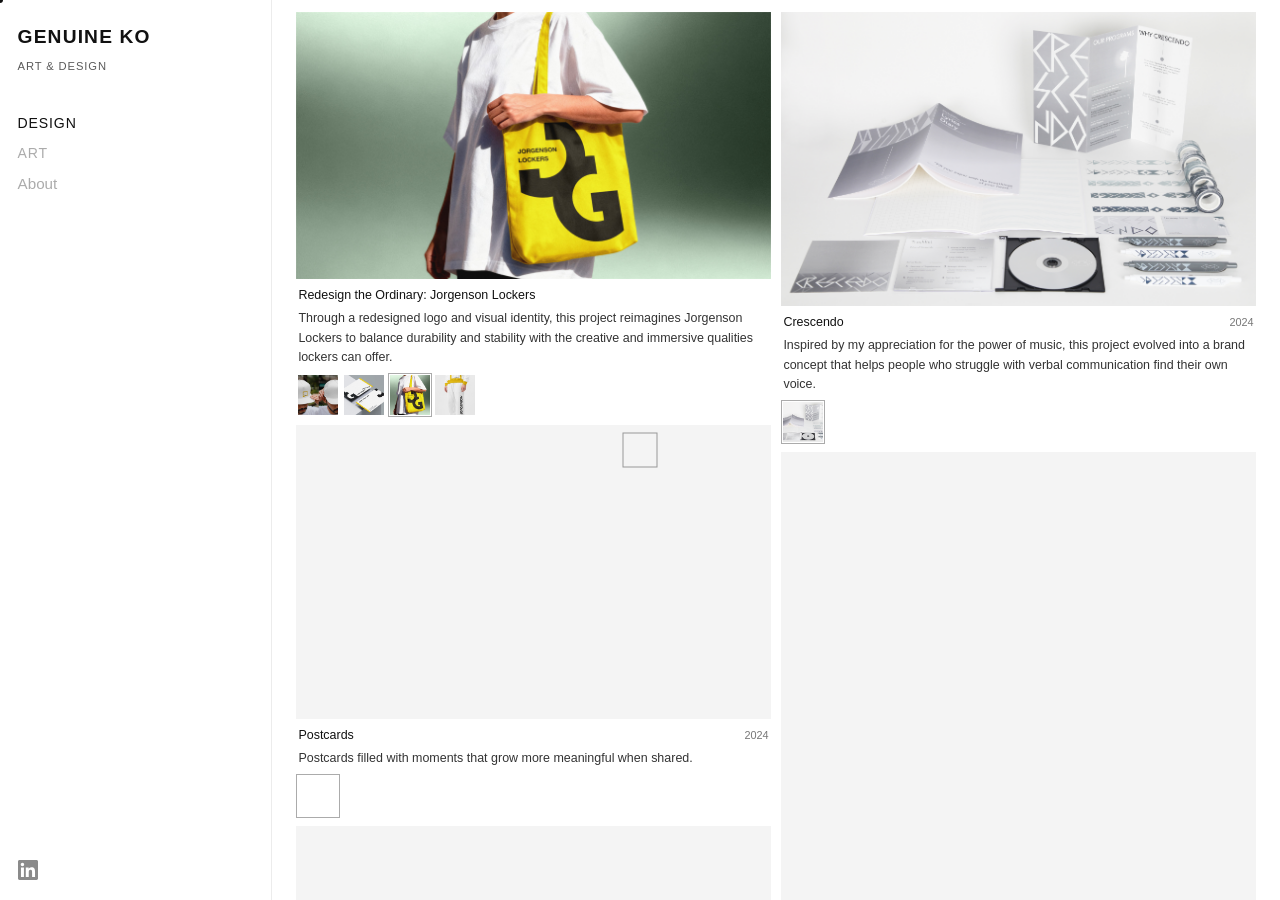
==== commit bc0121c2: "changed html and everything" ====
--- a/index.html
+++ b/index.html
@@ -9,7 +9,9 @@
     <meta name="description" content="Personal portfolio of Genuine Ko.">
     <link rel="preconnect" href="https://fonts.googleapis.com">
     <link rel="preconnect" href="https://fonts.gstatic.com" crossorigin>
-    <link href="https://fonts.googleapis.com/css2?family=Noto+Sans+JP:wght@100&display=swap" rel="stylesheet">
+    <link rel="preload" as="style" href="https://fonts.googleapis.com/css2?family=Noto+Sans+JP:wght@100&display=swap"
+        onload="this.onload=null;this.rel='stylesheet'">
+    <noscript><link rel="stylesheet" href="https://fonts.googleapis.com/css2?family=Noto+Sans+JP:wght@100&display=swap"></noscript>
     <link rel="stylesheet" href="style.css">
     <script src="projects-data.js"></script>
 </head>
@@ -241,9 +243,6 @@
         </div>
     </div>
 
-    <script src="https://cdnjs.cloudflare.com/ajax/libs/three.js/r128/three.min.js"></script>
-    <script src="https://cdn.jsdelivr.net/npm/three@0.128.0/examples/js/loaders/OBJLoader.js"></script>
-    <script src="obj-viewer.js"></script>
     <script src="script.js"></script>
 </body>
 
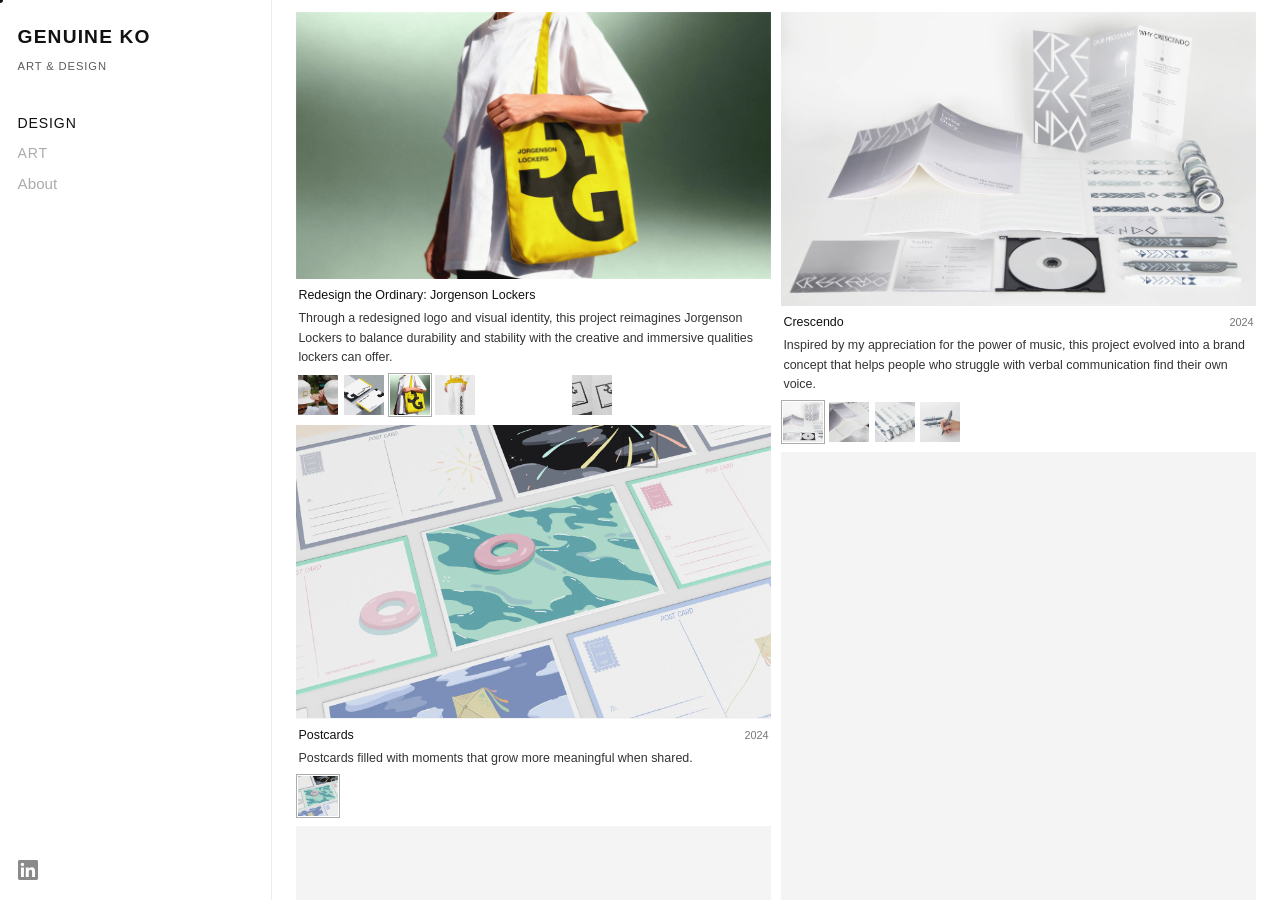
==== commit dc3ace1a: "webp replace" ====
--- a/index.html
+++ b/index.html
@@ -55,7 +55,7 @@
         <section id="about-section">
             <div class="about-layout">
                 <div class="about-cell about-cell--portrait">
-                    <img class="about-portrait" src="./images/me%204.png" alt="Genuine Ko">
+                    <img class="about-portrait" src="./images%202/me%204.webp" alt="Genuine Ko">
                 </div>
 
                 <div class="about-cell about-cell--lede">
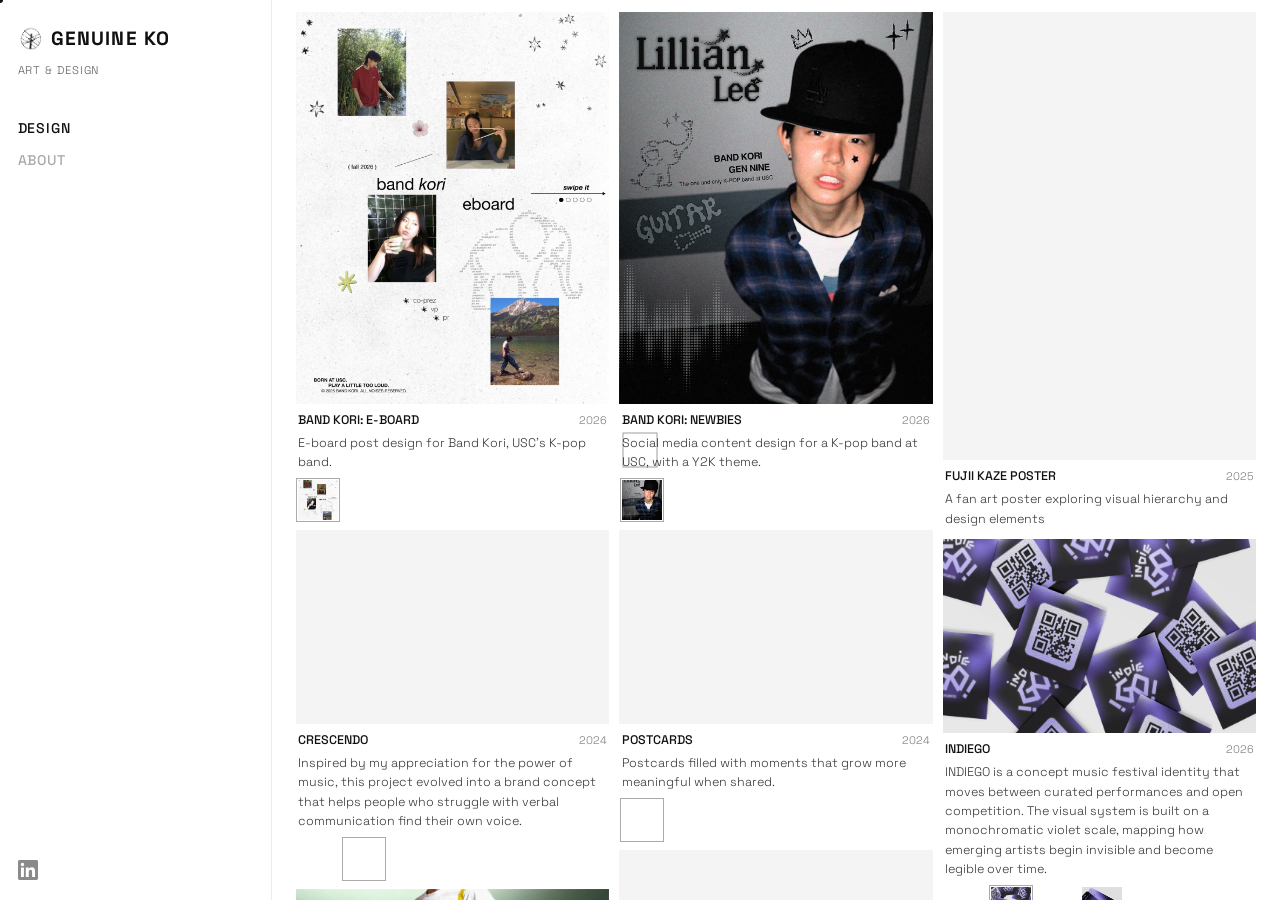
==== commit c1745473: "updated" ====
--- a/index.html
+++ b/index.html
@@ -5,13 +5,17 @@
     <meta charset="UTF-8">
     <meta name="viewport" content="width=device-width, initial-scale=1.0, viewport-fit=cover">
     <meta name="referrer" content="strict-origin-when-cross-origin">
-    <title>Genuine Ko | Portfolio</title>
+    <title>GENUINE KO</title>
     <meta name="description" content="Personal portfolio of Genuine Ko.">
+    <link rel="icon" href="./images%202/favicon.png" type="image/png">
+    <link rel="apple-touch-icon" href="./images%202/favicon.png">
     <link rel="preconnect" href="https://fonts.googleapis.com">
     <link rel="preconnect" href="https://fonts.gstatic.com" crossorigin>
-    <link rel="preload" as="style" href="https://fonts.googleapis.com/css2?family=Noto+Sans+JP:wght@100&display=swap"
+    <link rel="preload" as="style"
+        href="https://fonts.googleapis.com/css2?family=Space+Grotesk:wght@300;400;500;600;700&family=Noto+Sans+JP:wght@100&display=swap"
         onload="this.onload=null;this.rel='stylesheet'">
-    <noscript><link rel="stylesheet" href="https://fonts.googleapis.com/css2?family=Noto+Sans+JP:wght@100&display=swap"></noscript>
+    <noscript><link rel="stylesheet"
+            href="https://fonts.googleapis.com/css2?family=Space+Grotesk:wght@300;400;500;600;700&family=Noto+Sans+JP:wght@100&display=swap"></noscript>
     <link rel="stylesheet" href="style.css">
     <script src="projects-data.js"></script>
 </head>
@@ -25,13 +29,16 @@
     <main class="site-shell">
         <aside class="site-sidebar" aria-label="Site">
             <header class="site-sidebar__header">
-                <h1 class="main-title" id="logo">GENUINE KO</h1>
+                <h1 class="main-title" id="logo">
+                    <img class="main-title__icon" src="./images%202/favicon.png" alt="" width="22" height="22"
+                        decoding="async">
+                    GENUINE KO
+                </h1>
                 <p class="site-sidebar__tagline">ART &amp; DESIGN</p>
             </header>
             <nav class="site-nav-links" aria-label="Primary">
                 <a href="#" class="link-item link-item--feed" id="nav-design">Design</a>
-                <a href="#" class="link-item link-item--feed" id="nav-art">Art</a>
-                <a href="#" class="link-item" id="nav-about">About</a>
+                <a href="#" class="link-item" id="nav-about">ABOUT</a>
             </nav>
             <div class="site-sidebar__social" aria-label="Links">
                 <a class="site-sidebar__social-link" href="https://www.linkedin.com/in/genuine-ko-251944326"
@@ -60,80 +67,93 @@
 
                 <div class="about-cell about-cell--lede">
                     <div class="about-lede">
-                        <p>I am Genuine Ko, a junior BFA Design major at USC Roski School of Art and Design with a minor
-                            in Music Production. I am an interdisciplinary artist and designer, and I approach 
-                            everything with an openness that doesn't settle into one category.</p>
-                        <p>I am drawn to things that are fluid, undefined, and untold. I believe in the potential for
-                            change within them and the deep resonance within the unseen. Growing up across different
-                            cities and environments, I came to see the world from multiple angles. Everything is
-                            complexly interconnected, and yet every part of it speaks in its own voice. I find meaning
-                            in the spaces, the moments, and what passes between, in all the things that are easy to
-                            overlook. In design, I believe in the weight of emptiness. What is left out can be just as
-                            intentional as what remains.</p>
+                        <p class="about-lede__intro">Hi! I’m Genuine Ko and I design!</p>
+                        <p>I am drawn to things that are fluid, undefined, and untold. I believe in their potential for
+                            change and in the deep resonance of the unseen. Growing up across different cities and
+                            environments, I came to see the world from multiple angles. Everything is complexly
+                            interconnected, and yet every part of it speaks in its own voice. I find meaning in the
+                            spaces, the moments, and what passes between, in all the things that are easy to overlook.
+                            In design, I believe in the weight of emptiness. What is left out can be just as intentional
+                            as what remains.</p>
                         <p>Music is my unavoidable passion. I'm drawn to how it exists as a language, in words and
                             beyond them. I sing and arrange for <a class="about-inline-link"
                                 href="https://www.instagram.com/trogonsacappella/" target="_blank"
-                                rel="noopener noreferrer">Trogons</a>, USC's premier East Asian a
-                            cappella group, and co-design social media for <a class="about-inline-link"
-                                href="https://www.instagram.com/uscbandkori/" target="_blank"
-                                rel="noopener noreferrer">Band Kori</a>, USC's one and only K-pop band.
-                            Culture and identity are always somewhere in my work, shaping the kind of thinking that
-                            stays open to where it hasn't been before.</p>
-                    </div>
-                </div>
-
-                <div class="about-cell about-cell--cv">
+                                rel="noopener noreferrer">Trogons</a>, and co-design social media for <a
+                                class="about-inline-link" href="https://www.instagram.com/uscbandkori/" target="_blank"
+                                rel="noopener noreferrer">Band Kori</a>. I also work as a graphic designer with <a
+                                class="about-inline-link" href="https://www.uscopera.com/" target="_blank"
+                                rel="noopener noreferrer">the Opera team</a> at USC Thornton School of Music. Culture
+                            and identity are always somewhere in my work, shaping the kind of thinking that stays open
+                            to where it hasn't been before.</p>
+                    </div>
+                </div>
+
+                <div class="about-cell about-cell--experience">
+                    <section class="about-block" aria-labelledby="about-experience-heading">
+                        <h2 class="about-block__title" id="about-experience-heading">Experience</h2>
+                        <ul class="about-cv-list">
+                            <li class="about-cv-row">
+                                <div class="about-cv-row__top">
+                                    <span class="about-cv-row__title">Graphic Designer</span>
+                                    <span class="about-cv-row__dates">Aug 2026 — Present</span>
+                                </div>
+                                <span class="about-cv-row__org">Thornton School of Music, USC</span>
+                            </li>
+                            <li class="about-cv-row">
+                                <div class="about-cv-row__top">
+                                    <span class="about-cv-row__title">Vice President</span>
+                                    <span class="about-cv-row__dates">May 2026 — Present</span>
+                                </div>
+                                <span class="about-cv-row__org">Trogons A cappella</span>
+                            </li>
+                            <li class="about-cv-row">
+                                <div class="about-cv-row__top">
+                                    <span class="about-cv-row__title">Social Media Co-Designer</span>
+                                    <span class="about-cv-row__dates">Jan 2026 — Present</span>
+                                </div>
+                                <span class="about-cv-row__org">Band Kori</span>
+                            </li>
+                            <li class="about-cv-row">
+                                <div class="about-cv-row__top">
+                                    <span class="about-cv-row__title">Graphic Design Marketing Intern</span>
+                                    <span class="about-cv-row__dates">June–Aug 2026</span>
+                                </div>
+                                <span class="about-cv-row__org">Urban Creator Inc.</span>
+                            </li>
+                        </ul>
+                    </section>
+                </div>
+
+                <div class="about-cell about-cell--education">
                     <section class="about-block" aria-labelledby="about-education-heading">
                         <h2 class="about-block__title" id="about-education-heading">Education</h2>
                         <ul class="about-cv-list">
                             <li class="about-cv-row">
                                 <div class="about-cv-row__top">
-                                    <span class="about-cv-row__title">BFA Design</span>
-                                    <span class="about-cv-row__dates">2025 – 2028</span>
-                                </div>
+                                    <span class="about-cv-row__title">BFA in Design</span>
+                                    <span class="about-cv-row__dates">Aug 2025 — May 2028</span>
+                                </div>
+                                <span class="about-cv-row__sub">Minor in Music Production</span>
                                 <span class="about-cv-row__org">University of Southern California</span>
                             </li>
                             <li class="about-cv-row">
                                 <div class="about-cv-row__top">
                                     <span class="about-cv-row__title">BA Art</span>
-                                    <span class="about-cv-row__dates">2023 – 2025</span>
+                                    <span class="about-cv-row__dates">Aug 2023 — May 2025</span>
                                 </div>
                                 <span class="about-cv-row__org">California State University, Northridge</span>
                             </li>
-                            <li class="about-cv-row">
-                                <div class="about-cv-row__top">
-                                    <span class="about-cv-row__title">Highschool Diploma</span>
-                                    <span class="about-cv-row__dates">2018 – 2021</span>
-                                </div>
-                                <span class="about-cv-row__org">School of Performing Art, Seoul</span>
-                            </li>
                         </ul>
                     </section>
-
-                    <section class="about-block" aria-labelledby="about-experience-heading">
-                        <h2 class="about-block__title" id="about-experience-heading">Experience</h2>
-                        <ul class="about-cv-list">
-                            <li class="about-cv-row">
-                                <div class="about-cv-row__top">
-                                    <span class="about-cv-row__title">Social Media Co-Designer</span>
-                                    <span class="about-cv-row__dates">2026.01 — Present</span>
-                                </div>
-                                <span class="about-cv-row__org">Band Kori</span>
-                            </li>
-                            <li class="about-cv-row">
-                                <div class="about-cv-row__top">
-                                    <span class="about-cv-row__title">Alto Singer</span>
-                                    <span class="about-cv-row__dates">2025.09 — Present</span>
-                                </div>
-                                <span class="about-cv-row__org">Trogons A cappella</span>
-                            </li>
-                            <li class="about-cv-row">
-                                <div class="about-cv-row__top">
-                                    <span class="about-cv-row__title">Social Media Manager</span>
-                                    <span class="about-cv-row__dates">2024.08 — 2025.05</span>
-                                </div>
-                                <span class="about-cv-row__org">CSUN Badminton Club</span>
-                            </li>
+                </div>
+
+                <div class="about-cell about-cell--language">
+                    <section class="about-block" aria-labelledby="about-language-heading">
+                        <h2 class="about-block__title" id="about-language-heading">Language</h2>
+                        <ul class="about-lang-list">
+                            <li><span class="about-lang__name">Korean</span><span class="about-lang__level">Native</span></li>
+                            <li><span class="about-lang__name">English</span><span class="about-lang__level">Fluent</span></li>
+                            <li><span class="about-lang__name">Japanese</span><span class="about-lang__level">Basic</span></li>
                         </ul>
                     </section>
                 </div>
@@ -154,24 +174,11 @@
                                 <span class="about-tools__label">Motion</span>
                                 <span class="about-tools__value">After Effects, Premiere Pro</span>
                             </div>
-                            <div class="about-tools__line">
-                                <span class="about-tools__label">Music</span>
-                                <span class="about-tools__value">Ableton</span>
-                            </div>
                         </div>
                     </section>
 
-                    <section class="about-block" aria-labelledby="about-language-heading">
-                        <h2 class="about-block__title" id="about-language-heading">Language</h2>
-                        <ul class="about-lang-list">
-                            <li><span class="about-lang__name">Korean</span><span class="about-lang__level">Native</span></li>
-                            <li><span class="about-lang__name">English</span><span class="about-lang__level">Fluent</span></li>
-                            <li><span class="about-lang__name">Japanese</span><span class="about-lang__level">Basic</span></li>
-                        </ul>
-                    </section>
-
                     <nav class="about-external-links" aria-label="Resume">
-                        <a href="https://drive.google.com/file/d/13wcpUpQnuilo_vJqdJjjLTju_J4TU06J/view?usp=sharing"
+                        <a href="https://drive.google.com/file/d/1C0Xm4NpTUVdEpY-ND-LQxD3PO_od73j0/view?usp=sharing"
                             class="about-external-links__link" target="_blank" rel="noopener noreferrer">Resume</a>
                     </nav>
                 </div>
@@ -219,7 +226,19 @@
                         id="work-detail-article-lead"
                         hidden
                         aria-label="Project introduction"></div>
-                    <img src="" alt="" id="work-detail-hero">
+                    <div class="work-detail-carousel" id="work-detail-carousel">
+                        <button type="button" class="work-detail-nav work-detail-nav--prev"
+                            id="work-detail-prev" hidden aria-label="Previous image">
+                            <span aria-hidden="true">‹</span>
+                        </button>
+                        <div class="work-detail-hero-stage" id="work-detail-hero-stage">
+                            <img src="" alt="" id="work-detail-hero">
+                        </div>
+                        <button type="button" class="work-detail-nav work-detail-nav--next"
+                            id="work-detail-next" hidden aria-label="Next image">
+                            <span aria-hidden="true">›</span>
+                        </button>
+                    </div>
                     <div
                         class="work-detail-article-after-hero"
                         id="work-detail-article-after-hero"
--- a/style.css
+++ b/style.css
@@ -2,6 +2,9 @@
     --bg-color: #ffffff;
     --text-color: #111111;
     --faded-color: #cccccc;
+    --font-sans: 'Space Grotesk', 'Noto Sans JP', system-ui, -apple-system, sans-serif;
+    --work-detail-media-max: min(920px, 72vw);
+    --work-detail-dialog-max: 920px;
 }
 
 /* Custom Fonts */
@@ -37,7 +40,7 @@
 body {
     background-color: var(--bg-color);
     color: var(--text-color);
-    font-family: 'Helvetica Neue', Helvetica, Arial, sans-serif;
+    font-family: var(--font-sans);
     overflow: hidden;
     min-height: 100vh;
 }
@@ -201,7 +204,7 @@
 }
 
 .site-sidebar__tagline {
-    font-family: 'Helvetica Neue', Helvetica, Arial, sans-serif;
+    font-family: var(--font-sans);
     font-size: 0.7rem;
     font-weight: 300;
     letter-spacing: 0.08em;
@@ -272,9 +275,9 @@
 }
 
 .main-title {
-    font-family: 'Helvetica Neue', Helvetica, Arial, sans-serif;
+    font-family: 'Space Grotesk', 'Noto Sans JP', system-ui, -apple-system, sans-serif;
     font-size: clamp(1.2rem, 1.45vw, 1.65rem);
-    font-weight: 600;
+    font-weight: 700;
     letter-spacing: 0.06em;
     color: var(--text-color);
     position: static;
@@ -285,11 +288,25 @@
     margin: 0 0 0.6rem;
     line-height: 1.15;
     cursor: pointer;
+    display: flex;
+    align-items: center;
+    gap: 0.45rem;
+}
+
+.main-title__icon {
+    width: 1.35em;
+    height: 1.35em;
+    object-fit: contain;
+    flex-shrink: 0;
+    display: block;
+    pointer-events: none;
+    /* Optical align favicon vs GENUINE KO — tweak this only (e.g. -1px / 1px / 2px) */
+    transform: translateY(-1px);
 }
 
 .link-item {
     white-space: nowrap;
-    font-family: 'Helvetica Neue', Helvetica, Arial, sans-serif;
+    font-family: var(--font-sans);
     font-size: 0.95rem;
     color: var(--text-color);
     opacity: 0.4;
@@ -320,23 +337,17 @@
 }
 
 /* --------------------------------- */
-/* STATE: WORK MODE — Design / Art tabs */
+/* STATE: WORK MODE — Design tab */
 /* --------------------------------- */
 #nav-design,
-#nav-art {
+#nav-about {
     text-transform: uppercase;
     letter-spacing: 0.06em;
     font-size: 0.88rem;
 }
 
-body.work-mode[data-work-feed='design'] #nav-design,
-body.work-mode[data-work-feed='art'] #nav-art {
+body.work-mode #nav-design {
     opacity: 1;
-}
-
-body.work-mode[data-work-feed='design'] #nav-art,
-body.work-mode[data-work-feed='art'] #nav-design {
-    opacity: 0.35;
 }
 
 body.work-mode #nav-about {
@@ -346,8 +357,7 @@
 /* --------------------------------- */
 /* STATE: ABOUT MODE */
 /* --------------------------------- */
-body.about-mode #nav-design,
-body.about-mode #nav-art {
+body.about-mode #nav-design {
     opacity: 0.35;
 }
 
@@ -399,7 +409,8 @@
     grid-template-columns: minmax(200px, 1fr) minmax(200px, 1fr);
     grid-template-areas:
         'portrait lede'
-        'cv skills'
+        'experience education'
+        'language skills'
         'footer footer';
     gap: clamp(1.75rem, 3.5vw, 2.75rem) clamp(1.5rem, 4vw, 3rem);
     align-items: start;
@@ -408,7 +419,7 @@
     padding: clamp(1.5rem, 3vw, 2.5rem) clamp(1.25rem, 4vw, 2.75rem) 2.25rem;
     box-sizing: border-box;
     min-height: min-content;
-    font-family: 'Helvetica Neue', Helvetica, Arial, sans-serif;
+    font-family: var(--font-sans);
     font-size: 0.92rem;
     line-height: 1.65;
     font-weight: 400;
@@ -424,8 +435,18 @@
     min-width: 0;
 }
 
-.about-cell--cv {
-    grid-area: cv;
+.about-cell--experience {
+    grid-area: experience;
+    min-width: 0;
+}
+
+.about-cell--education {
+    grid-area: education;
+    min-width: 0;
+}
+
+.about-cell--language {
+    grid-area: language;
     min-width: 0;
 }
 
@@ -441,7 +462,9 @@
     margin-top: 0.25rem;
 }
 
-.about-cell--cv .about-block:first-child,
+.about-cell--experience .about-block,
+.about-cell--education .about-block,
+.about-cell--language .about-block,
 .about-cell--skills .about-block:first-child {
     margin-top: 0;
 }
@@ -458,6 +481,14 @@
 .about-lede p {
     margin: 0 0 1.1rem;
     text-align: left;
+}
+
+.about-lede__intro {
+    font-size: clamp(1.35rem, 2.4vw, 1.85rem);
+    font-weight: 500;
+    line-height: 1.35;
+    letter-spacing: 0.01em;
+    margin-bottom: 1.25rem;
 }
 
 .about-lede p:last-of-type {
@@ -514,6 +545,12 @@
 .about-cv-row__title {
     font-weight: 400;
     color: #111111;
+}
+
+.about-cv-row__sub {
+    display: block;
+    color: #5a5a5a;
+    margin-top: 0.15rem;
 }
 
 .about-cv-row__org {
@@ -594,7 +631,8 @@
 
 .about-external-links__link {
     color: #000000;
-    font-family: 'Helvetica Neue UltraLight', 'Helvetica Neue', Helvetica, Arial, sans-serif;
+    font-family: var(--font-sans);
+    font-weight: 300;
     font-size: 0.86rem;
     font-weight: 300;
     text-decoration: none;
@@ -623,7 +661,8 @@
 
 .social-links a {
     color: #000000;
-    font-family: 'Helvetica Neue UltraLight', 'Helvetica Neue', Helvetica, Arial, sans-serif;
+    font-family: var(--font-sans);
+    font-weight: 300;
     font-size: 1.15rem;
     font-weight: 300;
     text-decoration: none;
@@ -647,7 +686,8 @@
 
 .about-contact__label {
     margin: 0;
-    font-family: 'Helvetica Neue UltraLight', 'Helvetica Neue', Helvetica, Arial, sans-serif;
+    font-family: var(--font-sans);
+    font-weight: 300;
     font-size: 0.72rem;
     font-weight: 300;
     text-transform: uppercase;
@@ -665,7 +705,8 @@
 
 .about-contact__emails a {
     color: #000000;
-    font-family: 'Helvetica Neue UltraLight', 'Helvetica Neue', Helvetica, Arial, sans-serif;
+    font-family: var(--font-sans);
+    font-weight: 300;
     font-size: 0.95rem;
     font-weight: 300;
     text-decoration: none;
@@ -703,7 +744,7 @@
     pointer-events: auto;
 }
 
-/* Two flex columns: each card stacks under the one above in that column (not locked to shared grid rows). */
+/* Flex columns: each card stacks under the one above in that column (not locked to shared grid rows). */
 .work-feed {
     width: 100%;
     max-width: none;
@@ -725,17 +766,6 @@
     gap: 10px;
 }
 
-/* Narrow: single column, row-major order (order set on each .work-feed-item in JS). */
-@media (max-width: 480px) {
-    .work-feed {
-        flex-direction: column;
-    }
-
-    .work-feed__col {
-        display: contents;
-    }
-}
-
 .work-feed-item {
     display: block;
     width: 100%;
@@ -756,8 +786,28 @@
 }
 
 .work-feed-item__media[data-hero-slot-locked='1'] {
-    /* Allow full image when thumbs switch to a taller aspect — fixed height still from lockWorkFeedHeroSlot */
     overflow: visible;
+}
+
+.work-feed-item__media[data-hero-slot-locked='1'] img {
+    height: 100%;
+    max-height: 100%;
+}
+
+.work-feed-item__media--cover-fill {
+    aspect-ratio: var(--feed-cover-w, 1080) / var(--feed-cover-h, 1350);
+    overflow: hidden;
+    align-items: stretch;
+    justify-content: stretch;
+}
+
+.work-feed-item__media--cover-fill img {
+    width: 100%;
+    height: 100%;
+    max-width: none;
+    max-height: none;
+    object-fit: cover;
+    object-position: center center;
 }
 
 .work-feed-item__media img {
@@ -833,7 +883,7 @@
 
 .work-feed-item__title {
     margin: 0;
-    font-family: 'Helvetica Neue', Helvetica, Arial, sans-serif;
+    font-family: var(--font-sans);
     font-size: 0.78rem;
     font-weight: 500;
     line-height: 1.35;
@@ -841,11 +891,12 @@
     flex: 1;
     min-width: 0;
     cursor: pointer;
+    text-transform: uppercase;
 }
 
 .work-feed-item__year {
     flex-shrink: 0;
-    font-family: 'Helvetica Neue', Helvetica, Arial, sans-serif;
+    font-family: var(--font-sans);
     font-size: 0.68rem;
     font-weight: 300;
     color: #777777;
@@ -873,7 +924,7 @@
 
 .work-feed-item__desc {
     margin: 0;
-    font-family: 'Helvetica Neue', Helvetica, Arial, sans-serif;
+    font-family: var(--font-sans);
     font-size: 0.95rem;
     font-weight: 300;
     line-height: 1.65;
@@ -949,7 +1000,7 @@
 
 .work-detail-dialog {
     position: relative;
-    width: min(100%, 920px);
+    width: min(100%, var(--work-detail-dialog-max));
     max-width: 100%;
     max-height: min(92dvh, calc(100dvh - 2 * clamp(12px, 4vmin, 28px)));
     display: flex;
@@ -999,7 +1050,7 @@
     font-size: 1.85rem;
     font-weight: 300;
     line-height: 1;
-    font-family: 'Helvetica Neue', Helvetica, Arial, sans-serif;
+    font-family: var(--font-sans);
     transform: translateY(-1px);
 }
 
@@ -1075,10 +1126,16 @@
     margin-bottom: clamp(1.25rem, 4vw, 2rem);
     flex-shrink: 0;
     align-self: stretch;
+    width: 100%;
+    max-width: 100%;
+    height: auto;
+    max-height: none;
+    min-height: 0;
+    object-fit: contain;
 }
 
 .work-detail-article {
-    max-width: min(920px, 72vw);
+    max-width: var(--work-detail-media-max);
     box-sizing: border-box;
     width: 100%;
     margin: 1.35rem auto 0;
@@ -1092,7 +1149,8 @@
 
 .work-detail-article p {
     margin: 0 0 1em;
-    font-family: 'Helvetica Neue UltraLight', 'Helvetica Neue', Helvetica, Arial, sans-serif;
+    font-family: var(--font-sans);
+    font-weight: 300;
     font-weight: 100;
     font-size: clamp(0.82rem, 1.15vw, 0.95rem);
     line-height: 1.65;
@@ -1106,7 +1164,8 @@
 
 .work-detail-article h2,
 .work-detail-article h3 {
-    font-family: 'Helvetica Neue UltraLight', 'Helvetica Neue', Helvetica, Arial, sans-serif;
+    font-family: var(--font-sans);
+    font-weight: 300;
     font-weight: 100;
     letter-spacing: 0.04em;
     color: #111111;
@@ -1127,7 +1186,8 @@
 
 .work-detail-article h3.work-detail-article__stack-heading,
 .detail-longform h3.work-detail-article__stack-heading {
-    font-family: 'Helvetica Neue UltraLight', 'Helvetica Neue', Helvetica, Arial, sans-serif;
+    font-family: var(--font-sans);
+    font-weight: 300;
     font-weight: 100;
     font-size: clamp(0.95rem, 1.35vw, 1.05rem);
     letter-spacing: 0.06em;
@@ -1239,7 +1299,8 @@
 
 .work-detail-obj-viewer__hint {
     margin: 0.5rem 0 0;
-    font-family: 'Helvetica Neue UltraLight', 'Helvetica Neue', Helvetica, Arial, sans-serif;
+    font-family: var(--font-sans);
+    font-weight: 300;
     font-size: clamp(0.75rem, 1vw, 0.85rem);
     font-weight: 300;
     color: #666666;
@@ -1247,7 +1308,8 @@
 }
 
 .work-detail-article__obj-link {
-    font-family: 'Helvetica Neue UltraLight', 'Helvetica Neue', Helvetica, Arial, sans-serif;
+    font-family: var(--font-sans);
+    font-weight: 300;
     font-size: clamp(0.82rem, 1.15vw, 0.95rem);
     font-weight: 300;
     color: #111111;
@@ -1294,14 +1356,14 @@
 }
 
 .work-detail-heading {
-    max-width: min(920px, 72vw);
+    max-width: var(--work-detail-media-max);
     width: 100%;
     margin: 0 auto 0.8rem;
     text-align: center;
 }
 
 .work-detail-main {
-    max-width: min(920px, 72vw);
+    max-width: var(--work-detail-media-max);
     width: 100%;
     margin: 0 auto;
     display: flex;
@@ -1314,12 +1376,12 @@
     flex-direction: column;
     align-items: center;
     width: 100%;
-    max-width: min(920px, 72vw);
+    max-width: var(--work-detail-media-max);
 }
 
 .work-detail-layer.work-detail--scroll-page .work-detail-article-lead {
     width: 100%;
-    max-width: min(920px, 72vw);
+    max-width: var(--work-detail-media-max);
     margin: 0 auto;
     padding: 0 0.15rem;
     box-sizing: border-box;
@@ -1331,7 +1393,8 @@
 
 .work-detail-article-lead p {
     margin: 0 0 0.85em;
-    font-family: 'Helvetica Neue UltraLight', 'Helvetica Neue', Helvetica, Arial, sans-serif;
+    font-family: var(--font-sans);
+    font-weight: 300;
     font-weight: 100;
     font-size: clamp(0.82rem, 1.15vw, 0.95rem);
     line-height: 1.65;
@@ -1345,7 +1408,7 @@
 
 .work-detail-layer.work-detail--scroll-page .work-detail-article-after-hero {
     width: 100%;
-    max-width: min(920px, 72vw);
+    max-width: var(--work-detail-media-max);
     margin: 0 auto;
     padding: 0 0.15rem;
     box-sizing: border-box;
@@ -1357,7 +1420,8 @@
 
 .work-detail-article-after-hero p {
     margin: 0 0 0.85em;
-    font-family: 'Helvetica Neue UltraLight', 'Helvetica Neue', Helvetica, Arial, sans-serif;
+    font-family: var(--font-sans);
+    font-weight: 300;
     font-weight: 100;
     font-size: clamp(0.82rem, 1.15vw, 0.95rem);
     line-height: 1.65;
@@ -1372,7 +1436,7 @@
 .work-detail-meta {
     position: absolute;
     /* Anchor text to the right edge of the centered hero block */
-    left: calc(50% + (min(920px, 72vw) / 2) + 24px);
+    left: calc(50% + (var(--work-detail-media-max) / 2) + 24px);
     right: auto;
     top: 50%;
     transform: translateY(-50%);
@@ -1415,8 +1479,8 @@
 
 #work-detail-hero {
     display: block;
-    max-width: min(920px, 100%);
-    width: auto;
+    max-width: min(var(--work-detail-media-max), 100%);
+    width: 100%;
     height: auto;
     max-height: min(72vh, 680px);
     min-height: 200px;
@@ -1444,6 +1508,143 @@
     cursor: pointer;
 }
 
+.work-detail-carousel {
+    display: flex;
+    align-items: center;
+    justify-content: center;
+    gap: 0.55rem;
+    width: 100%;
+    max-width: 100%;
+}
+
+.work-detail-hero-stage {
+    position: relative;
+    width: 100%;
+    display: flex;
+    justify-content: center;
+    align-items: center;
+    min-width: 0;
+    flex: 1 1 auto;
+}
+
+.work-detail-layer.work-detail--carousel .work-detail-hero-stage {
+    aspect-ratio: var(--carousel-w, 1080) / var(--carousel-h, 1350);
+    width: min(100%, var(--work-detail-media-max));
+    max-height: min(82vh, 760px);
+    max-width: 100%;
+    margin: 0;
+    overflow: hidden;
+    background: #f0f0f0;
+    height: auto;
+    flex: 0 1 auto;
+}
+
+.work-detail-layer.work-detail--carousel #work-detail-hero,
+.work-detail-layer.work-detail--carousel .work-detail-hero-twin {
+    position: absolute;
+    inset: 0;
+    z-index: 1;
+    width: 100%;
+    height: 100%;
+    max-width: none;
+    max-height: none;
+    min-height: 0;
+    margin: 0;
+    object-fit: cover;
+    object-position: center center;
+    box-shadow: none;
+    transform: none;
+    opacity: 1;
+    transition: none;
+}
+
+.work-detail-layer.work-detail--carousel #work-detail-hero.work-detail-hero-slide,
+.work-detail-layer.work-detail--carousel .work-detail-hero-twin {
+    transition: transform 0.34s cubic-bezier(0.22, 1, 0.36, 1);
+    will-change: transform;
+}
+
+.work-detail-layer.work-detail--carousel #work-detail-hero.detail-hero-grow,
+.work-detail-layer.work-detail--carousel #work-detail-hero.detail-hero-from-gallery {
+    transform: none;
+    opacity: 1;
+}
+
+.work-detail-nav {
+    position: static;
+    flex: 0 0 auto;
+    z-index: 3;
+    width: auto;
+    height: auto;
+    min-width: 1.5rem;
+    padding: 0.35rem 0.15rem;
+    margin: 0;
+    border: none;
+    border-radius: 0;
+    background: transparent;
+    color: #111111;
+    box-shadow: none;
+    cursor: pointer;
+    display: flex;
+    align-items: center;
+    justify-content: center;
+    transition: opacity 0.2s ease;
+}
+
+.work-detail-nav[hidden] {
+    display: none !important;
+}
+
+.work-detail-nav span {
+    font-size: clamp(1.75rem, 3.5vw, 2.35rem);
+    font-weight: 300;
+    line-height: 1;
+    font-family: var(--font-sans);
+    color: #111111;
+}
+
+.work-detail-nav--prev,
+.work-detail-nav--next {
+    left: auto;
+    right: auto;
+    transform: none;
+}
+
+.work-detail-nav:hover {
+    background: transparent;
+    opacity: 0.55;
+}
+
+.work-detail-nav:focus,
+.work-detail-nav:focus-visible {
+    outline: none;
+}
+
+@media (max-width: 900px) {
+    .work-detail-carousel {
+        gap: 0.25rem;
+    }
+
+    .work-detail-layer.work-detail--carousel .work-detail-hero-stage {
+        flex: 1 1 auto;
+        width: auto;
+        min-width: 0;
+        max-width: 100%;
+        max-height: none;
+    }
+}
+
+@media (max-width: 768px) {
+    .work-detail-nav {
+        min-width: 1.25rem;
+        padding: 0.25rem 0.05rem;
+    }
+
+    .work-detail-nav span {
+        font-size: 1.55rem;
+    }
+}
+
 #work-detail-hero.detail-hero--advance:focus-visible {
     outline: 2px solid rgba(17, 17, 17, 0.45);
     outline-offset: 4px;
@@ -1455,7 +1656,7 @@
 
 .work-detail-video {
     width: 100%;
-    max-width: min(920px, 100%);
+    max-width: min(var(--work-detail-media-max), 100%);
     margin: 0 auto;
     transform: scale(0.95);
     opacity: 0.8;
@@ -1487,9 +1688,11 @@
 
 .work-detail-title {
     font-size: clamp(1.75rem, 3.5vw, 2.35rem);
-    font-family: 'Helvetica Neue UltraLight', 'Helvetica Neue', Helvetica, Arial, 'Noto Sans JP', sans-serif;
+    font-family: var(--font-sans);
+    font-weight: 300;
     font-weight: 100;
     margin: 0 0 0.25rem;
+    text-transform: uppercase;
 }
 
 .work-detail-year {
@@ -1507,22 +1710,64 @@
 }
 
 @media (max-width: 900px) {
+    :root {
+        --work-detail-media-max: 100%;
+        --work-detail-dialog-max: 100%;
+    }
+
+    .work-detail-layer {
+        padding: max(env(safe-area-inset-top, 0px), 6px)
+            max(env(safe-area-inset-right, 0px), 4px)
+            max(env(safe-area-inset-bottom, 0px), 6px)
+            max(env(safe-area-inset-left, 0px), 4px);
+    }
+
     .work-detail-dialog {
         width: 100%;
-        max-height: min(92dvh, calc(100dvh - 2 * clamp(10px, 3vmin, 22px)));
+        max-height: min(96dvh, calc(100dvh - 2 * 6px));
     }
 
     .work-detail-panel {
         display: flex;
         flex-direction: column;
         align-items: stretch;
-        padding: 2.5rem 0.85rem 1rem;
+        padding: 2.35rem 0.35rem 0.75rem;
     }
 
     .work-detail-layer.work-detail--scroll-page .work-detail-panel {
         padding-top: max(2.85rem, calc(env(safe-area-inset-top, 0px) + 2.35rem));
-        padding-left: max(0.85rem, env(safe-area-inset-left, 0px));
-        padding-right: max(0.85rem, env(safe-area-inset-right, 0px));
+        padding-left: max(0.35rem, env(safe-area-inset-left, 0px));
+        padding-right: max(0.35rem, env(safe-area-inset-right, 0px));
+    }
+
+    #work-detail-hero {
+        max-width: 100%;
+        width: 100%;
+        height: auto;
+        max-height: none;
+        min-height: 0;
+        object-fit: contain;
+    }
+
+    .work-detail-hero-stage {
+        width: 100%;
+        max-width: 100%;
+    }
+
+    /* Image fills remaining width between side arrows */
+    .work-detail-layer.work-detail--carousel .work-detail-hero-stage {
+        flex: 1 1 auto;
+        width: auto;
+        min-width: 0;
+        max-width: 100%;
+        max-height: none;
+        height: auto;
+        aspect-ratio: var(--carousel-w, 1080) / var(--carousel-h, 1350);
+    }
+
+    .work-detail-layer.work-detail--carousel #work-detail-hero,
+    .work-detail-layer.work-detail--carousel .work-detail-hero-twin {
+        object-fit: cover;
     }
 
     /* Title (top) → hero vertically centered in remaining space → thumbs → copy */
@@ -1653,7 +1898,8 @@
         max-width: 100%;
         width: 100%;
         height: auto;
-        max-height: min(78vh, 720px);
+        max-height: none;
+        min-height: 0;
         object-fit: contain;
         box-shadow: none;
     }
@@ -1669,10 +1915,11 @@
     }
 
     #work-detail-hero {
-        max-height: 50vh;
-        min-height: 200px;
+        max-height: none;
+        min-height: 0;
         max-width: 100%;
         width: 100%;
+        height: auto;
         box-sizing: border-box;
         overflow: hidden;
     }
@@ -1696,7 +1943,7 @@
 body.project-detail-page {
     background-color: var(--bg-color);
     color: var(--text-color);
-    font-family: 'Helvetica Neue', Helvetica, Arial, sans-serif;
+    font-family: var(--font-sans);
     overflow-x: hidden;
     overflow-y: auto;
     min-height: 100vh;
@@ -1709,7 +1956,8 @@
 }
 
 .detail-back {
-    font-family: 'Helvetica Neue UltraLight', 'Helvetica Neue', Helvetica, Arial, sans-serif;
+    font-family: var(--font-sans);
+    font-weight: 300;
     font-weight: 300;
     font-size: 0.9rem;
     text-transform: uppercase;
@@ -1849,7 +2097,8 @@
 
 .detail-longform p {
     margin: 0 0 1em;
-    font-family: 'Helvetica Neue UltraLight', 'Helvetica Neue', Helvetica, Arial, sans-serif;
+    font-family: var(--font-sans);
+    font-weight: 300;
     font-weight: 100;
     font-size: clamp(0.82rem, 1.15vw, 0.95rem);
     line-height: 1.65;
@@ -1863,7 +2112,8 @@
 
 .detail-longform h2,
 .detail-longform h3 {
-    font-family: 'Helvetica Neue UltraLight', 'Helvetica Neue', Helvetica, Arial, sans-serif;
+    font-family: var(--font-sans);
+    font-weight: 300;
     font-weight: 100;
     letter-spacing: 0.04em;
     color: #111111;
@@ -1955,7 +2205,8 @@
 
 .detail-article-after-hero p {
     margin: 0 0 0.85em;
-    font-family: 'Helvetica Neue UltraLight', 'Helvetica Neue', Helvetica, Arial, sans-serif;
+    font-family: var(--font-sans);
+    font-weight: 300;
     font-weight: 100;
     font-size: clamp(0.82rem, 1.15vw, 0.95rem);
     line-height: 1.65;
@@ -1969,7 +2220,8 @@
 
 .detail-article-lead p {
     margin: 0 0 0.85em;
-    font-family: 'Helvetica Neue UltraLight', 'Helvetica Neue', Helvetica, Arial, sans-serif;
+    font-family: var(--font-sans);
+    font-weight: 300;
     font-weight: 100;
     font-size: clamp(0.82rem, 1.15vw, 0.95rem);
     line-height: 1.65;
@@ -2000,7 +2252,7 @@
 }
 
 .work-detail-main .detail-artwork-footer {
-    max-width: min(920px, 72vw);
+    max-width: var(--work-detail-media-max);
 }
 
 /* Design projects: description reads as a block directly under the hero (stacked, not beside year) */
@@ -2016,6 +2268,11 @@
     width: 100%;
     margin-left: auto;
     margin-right: auto;
+    text-align: center;
+}
+
+.work-detail-layer.work-detail--design .detail-artwork-description__text {
+    text-align: center;
 }
 
 .work-detail-layer.work-detail--design .detail-artwork-spec--year-only {
@@ -2038,7 +2295,8 @@
 
 .detail-artwork-description__text {
     margin: 0;
-    font-family: 'Helvetica Neue UltraLight', 'Helvetica Neue', Helvetica, Arial, sans-serif;
+    font-family: var(--font-sans);
+    font-weight: 300;
     font-weight: 100;
     font-size: clamp(0.72rem, 1.05vw, 0.82rem);
     line-height: 1.6;
@@ -2067,7 +2325,8 @@
 
 .detail-artwork-spec p {
     margin: 0;
-    font-family: 'Helvetica Neue UltraLight', 'Helvetica Neue', Helvetica, Arial, sans-serif;
+    font-family: var(--font-sans);
+    font-weight: 300;
     font-weight: 100;
     font-size: clamp(0.72rem, 1.05vw, 0.82rem);
     line-height: 1.55;
@@ -2182,16 +2441,19 @@
 }
 
 .detail-title {
-    font-family: 'Helvetica Neue UltraLight', 'Helvetica Neue', Helvetica, Arial, 'Noto Sans JP', sans-serif;
+    font-family: var(--font-sans);
+    font-weight: 300;
     font-weight: 100;
     font-size: clamp(1.75rem, 3.5vw, 2.35rem);
     margin-bottom: 0.35rem;
     letter-spacing: 0.02em;
     text-align: right;
+    text-transform: uppercase;
 }
 
 .detail-year {
-    font-family: 'Helvetica Neue UltraLight', 'Helvetica Neue', Helvetica, Arial, sans-serif;
+    font-family: var(--font-sans);
+    font-weight: 300;
     font-weight: 300;
     font-size: 0.95rem;
     color: #555555;
@@ -2320,6 +2582,42 @@
 
     .draw-layer {
         display: none !important;
+    }
+}
+
+/* Desktop detail popup: keep outer frame; size image to fit height inside the popup */
+@media (min-width: 769px) {
+    :root {
+        --work-detail-media-max: min(750px, 58vw);
+        --work-detail-dialog-max: 820px;
+        --work-detail-image-max-h: min(82vh, 760px);
+    }
+
+    #work-detail-hero {
+        max-height: var(--work-detail-image-max-h);
+        min-height: 0;
+    }
+
+    .work-detail-layer.work-detail--scroll-page .work-detail-main__column {
+        align-items: center;
+    }
+
+    .work-detail-layer.work-detail--scroll-page #work-detail-hero,
+    .work-detail-layer.work-detail--scroll-page .work-detail-article img.work-detail-article__img {
+        width: auto;
+        max-width: 100%;
+        height: auto;
+        max-height: var(--work-detail-image-max-h);
+        min-height: 0;
+        margin-left: auto;
+        margin-right: auto;
+        object-fit: contain;
+        align-self: center;
+    }
+
+    .work-detail-layer.work-detail--scroll-page .work-detail-article .work-detail-article__fig {
+        display: flex;
+        justify-content: center;
     }
 }
 
@@ -2383,9 +2681,7 @@
     }
 
     body.work-mode #nav-design,
-    body.work-mode #nav-art,
     body.about-mode #nav-design,
-    body.about-mode #nav-art,
     body.work-mode #nav-about,
     body.about-mode #nav-about {
         font-size: clamp(0.78rem, 2.8vw, 0.92rem);
@@ -2429,9 +2725,36 @@
         gap: 8px;
     }
 
+    .work-feed-item__rule,
+    .work-feed-item__copy,
+    .work-feed-item--caption .work-feed-item__copy {
+        display: none;
+    }
+
+    .work-feed-item__info {
+        padding-top: 0.4rem;
+    }
+
+    .work-feed-item__title {
+        font-size: clamp(0.72rem, 3.1vw, 0.88rem);
+    }
+
+    .work-feed-item__year {
+        font-size: clamp(0.68rem, 2.8vw, 0.78rem);
+    }
+
+    .work-feed-item__thumbs {
+        margin-top: 0.35rem;
+    }
+
     .work-feed-item__media img {
         max-width: 100%;
         max-height: min(70vh, 640px);
+    }
+
+    .work-feed-item__media--cover-fill img {
+        max-height: none;
+        height: 100%;
     }
 
     /* About: let the page grow and scroll with the document — nested overflow + absolute height is unreliable on iOS. */
@@ -2465,8 +2788,10 @@
         grid-template-areas:
             'portrait'
             'lede'
-            'cv'
+            'experience'
+            'education'
             'skills'
+            'language'
             'footer';
         max-width: 100%;
         gap: 1.35rem;
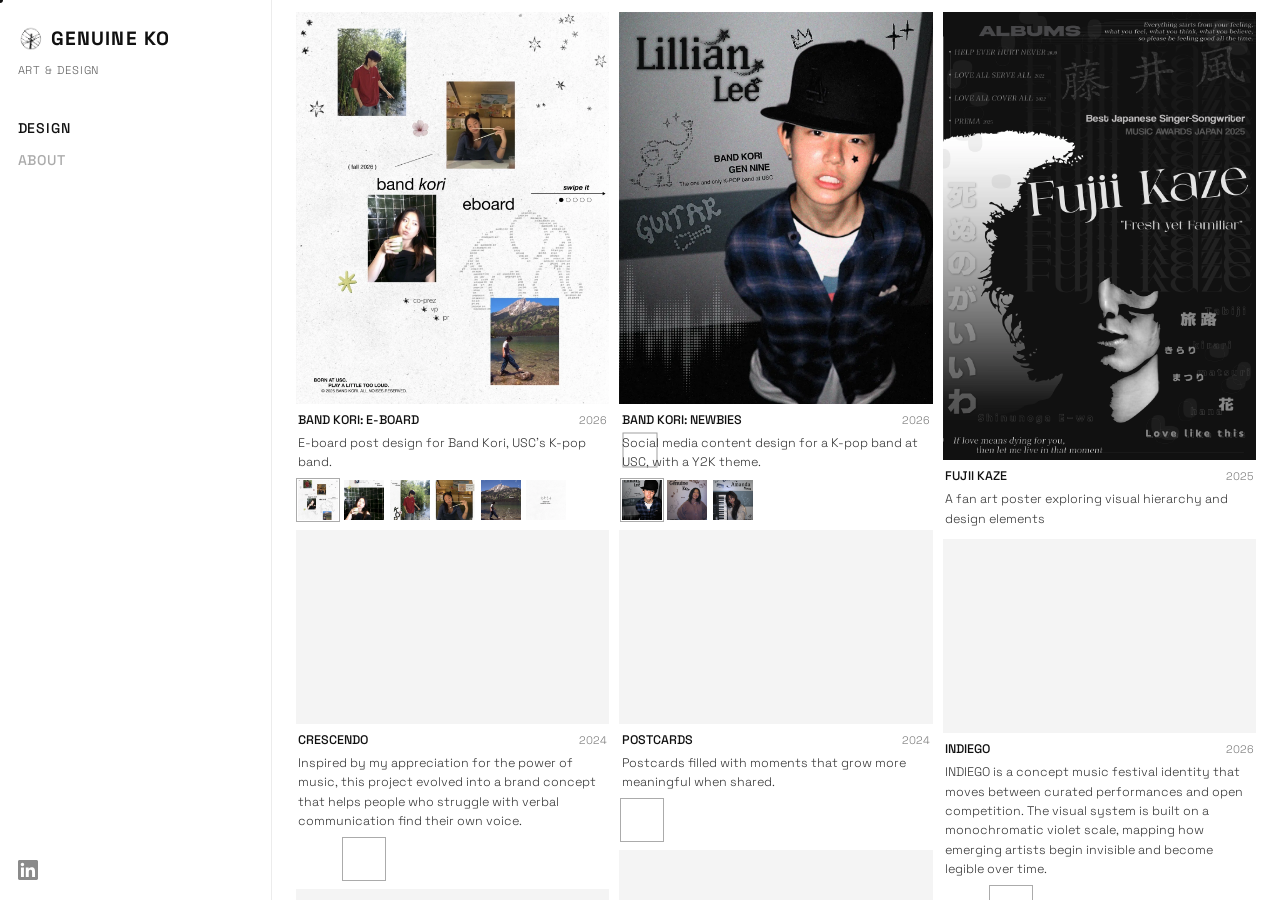
==== commit 8ac1fbfc: "up" ====
--- a/index.html
+++ b/index.html
@@ -148,14 +148,10 @@
                 </div>
 
                 <div class="about-cell about-cell--language">
-                    <section class="about-block" aria-labelledby="about-language-heading">
-                        <h2 class="about-block__title" id="about-language-heading">Language</h2>
-                        <ul class="about-lang-list">
-                            <li><span class="about-lang__name">Korean</span><span class="about-lang__level">Native</span></li>
-                            <li><span class="about-lang__name">English</span><span class="about-lang__level">Fluent</span></li>
-                            <li><span class="about-lang__name">Japanese</span><span class="about-lang__level">Basic</span></li>
-                        </ul>
-                    </section>
+                    <nav class="about-external-links" aria-label="Resume">
+                        <a href="https://drive.google.com/file/d/1C0Xm4NpTUVdEpY-ND-LQxD3PO_od73j0/view?usp=sharing"
+                            class="about-external-links__link" target="_blank" rel="noopener noreferrer">Resume</a>
+                    </nav>
                 </div>
 
                 <div class="about-cell about-cell--skills">
@@ -177,10 +173,14 @@
                         </div>
                     </section>
 
-                    <nav class="about-external-links" aria-label="Resume">
-                        <a href="https://drive.google.com/file/d/1C0Xm4NpTUVdEpY-ND-LQxD3PO_od73j0/view?usp=sharing"
-                            class="about-external-links__link" target="_blank" rel="noopener noreferrer">Resume</a>
-                    </nav>
+                    <section class="about-block" aria-labelledby="about-language-heading">
+                        <h2 class="about-block__title" id="about-language-heading">Language</h2>
+                        <ul class="about-lang-list">
+                            <li><span class="about-lang__name">Korean</span><span class="about-lang__level">Native</span></li>
+                            <li><span class="about-lang__name">English</span><span class="about-lang__level">Fluent</span></li>
+                            <li><span class="about-lang__name">Japanese</span><span class="about-lang__level">Basic</span></li>
+                        </ul>
+                    </section>
                 </div>
 
                 <div class="about-cell about-cell--footer">
--- a/style.css
+++ b/style.css
@@ -466,6 +466,10 @@
 .about-cell--education .about-block,
 .about-cell--language .about-block,
 .about-cell--skills .about-block:first-child {
+    margin-top: 0;
+}
+
+.about-cell--language .about-external-links {
     margin-top: 0;
 }
 
@@ -2719,16 +2723,13 @@
         gap: 8px;
         padding: 0.65rem max(10px, env(safe-area-inset-left, 0px)) 2.5rem
             max(10px, env(safe-area-inset-right, 0px));
+        flex-direction: column;
     }
 
     .work-feed__col {
-        gap: 8px;
-    }
-
-    .work-feed-item__rule,
-    .work-feed-item__copy,
-    .work-feed-item--caption .work-feed-item__copy {
-        display: none;
+        gap: 12px;
+        width: 100%;
+        flex: 1 1 auto;
     }
 
     .work-feed-item__info {
@@ -2747,9 +2748,16 @@
         margin-top: 0.35rem;
     }
 
+    .work-feed-item__media {
+        background: transparent;
+    }
+
     .work-feed-item__media img {
         max-width: 100%;
-        max-height: min(70vh, 640px);
+        width: 100%;
+        max-height: none;
+        height: auto;
+        object-fit: contain;
     }
 
     .work-feed-item__media--cover-fill img {
@@ -2799,12 +2807,15 @@
     }
 
     body.about-mode .about-cell--portrait {
-        display: flex;
-        justify-content: center;
+        display: block;
+        width: 100%;
     }
 
     body.about-mode .about-portrait {
-        max-width: min(260px, 72vw);
+        width: 100%;
+        max-width: 100%;
+        height: auto;
+        object-fit: cover;
     }
 
     body.about-mode .about-cv-row__top {
@@ -2854,10 +2865,14 @@
     }
 
     #work-detail-hero {
-        max-height: min(46vh, 340px);
-        min-height: 180px;
+        max-height: none;
+        min-height: 0;
+        width: 100%;
+        max-width: 100%;
+        height: auto;
         margin-left: auto;
         margin-right: auto;
+        object-fit: contain;
         transition: none;
     }
 
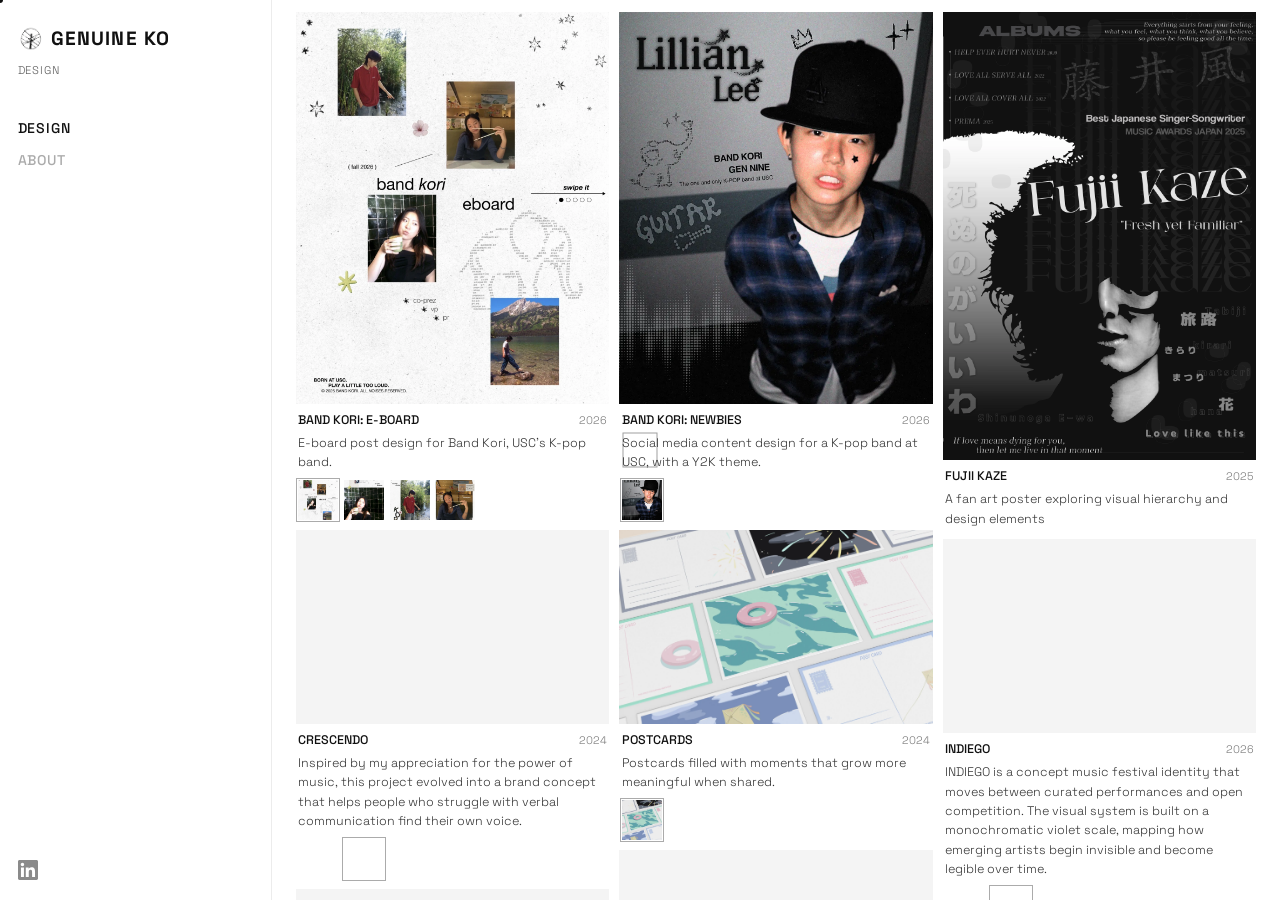
==== commit ce3598fb: "nav bar chagne" ====
--- a/index.html
+++ b/index.html
@@ -34,7 +34,7 @@
                         decoding="async">
                     GENUINE KO
                 </h1>
-                <p class="site-sidebar__tagline">ART &amp; DESIGN</p>
+                <p class="site-sidebar__tagline">DESIGN</p>
             </header>
             <nav class="site-nav-links" aria-label="Primary">
                 <a href="#" class="link-item link-item--feed" id="nav-design">Design</a>
--- a/style.css
+++ b/style.css
@@ -1516,7 +1516,7 @@
     display: flex;
     align-items: center;
     justify-content: center;
-    gap: 0.55rem;
+    gap: 0;
     width: 100%;
     max-width: 100%;
 }
@@ -1533,14 +1533,17 @@
 
 .work-detail-layer.work-detail--carousel .work-detail-hero-stage {
     aspect-ratio: var(--carousel-w, 1080) / var(--carousel-h, 1350);
-    width: min(100%, var(--work-detail-media-max));
+    /* Fill width between side arrows — no empty strip beside the poster */
+    width: auto;
+    flex: 1 1 auto;
+    min-width: 0;
     max-height: min(82vh, 760px);
     max-width: 100%;
     margin: 0;
     overflow: hidden;
-    background: #f0f0f0;
+    background: transparent;
     height: auto;
-    flex: 0 1 auto;
+    align-self: center;
 }
 
 .work-detail-layer.work-detail--carousel #work-detail-hero,
@@ -1554,7 +1557,8 @@
     max-height: none;
     min-height: 0;
     margin: 0;
-    object-fit: cover;
+    /* Full poster visible inside the fixed aspect frame (no crop) */
+    object-fit: contain;
     object-position: center center;
     box-shadow: none;
     transform: none;
@@ -1580,8 +1584,8 @@
     z-index: 3;
     width: auto;
     height: auto;
-    min-width: 1.5rem;
-    padding: 0.35rem 0.15rem;
+    min-width: 1.15rem;
+    padding: 0.35rem 0;
     margin: 0;
     border: none;
     border-radius: 0;
@@ -1626,7 +1630,7 @@
 
 @media (max-width: 900px) {
     .work-detail-carousel {
-        gap: 0.25rem;
+        gap: 0;
     }
 
     .work-detail-layer.work-detail--carousel .work-detail-hero-stage {
@@ -1634,14 +1638,16 @@
         width: auto;
         min-width: 0;
         max-width: 100%;
-        max-height: none;
+        max-height: min(78dvh, 720px);
+        height: auto;
+        aspect-ratio: var(--carousel-w, 1080) / var(--carousel-h, 1350);
     }
 }
 
 @media (max-width: 768px) {
     .work-detail-nav {
-        min-width: 1.25rem;
-        padding: 0.25rem 0.05rem;
+        min-width: 1rem;
+        padding: 0.25rem 0;
     }
 
     .work-detail-nav span {
@@ -1758,20 +1764,28 @@
         max-width: 100%;
     }
 
-    /* Image fills remaining width between side arrows */
+    /* Fixed 1080×1350 frame between side arrows — fill width, no side strip */
     .work-detail-layer.work-detail--carousel .work-detail-hero-stage {
         flex: 1 1 auto;
         width: auto;
         min-width: 0;
         max-width: 100%;
-        max-height: none;
+        max-height: min(78dvh, 720px);
         height: auto;
         aspect-ratio: var(--carousel-w, 1080) / var(--carousel-h, 1350);
+        align-self: center;
+        background: transparent;
     }
 
     .work-detail-layer.work-detail--carousel #work-detail-hero,
     .work-detail-layer.work-detail--carousel .work-detail-hero-twin {
-        object-fit: cover;
+        object-fit: contain;
+    }
+
+    .work-detail-layer.work-detail--carousel .work-detail-main {
+        flex: 0 0 auto;
+        min-height: min-content;
+        justify-content: flex-start;
     }
 
     /* Title (top) → hero vertically centered in remaining space → thumbs → copy */
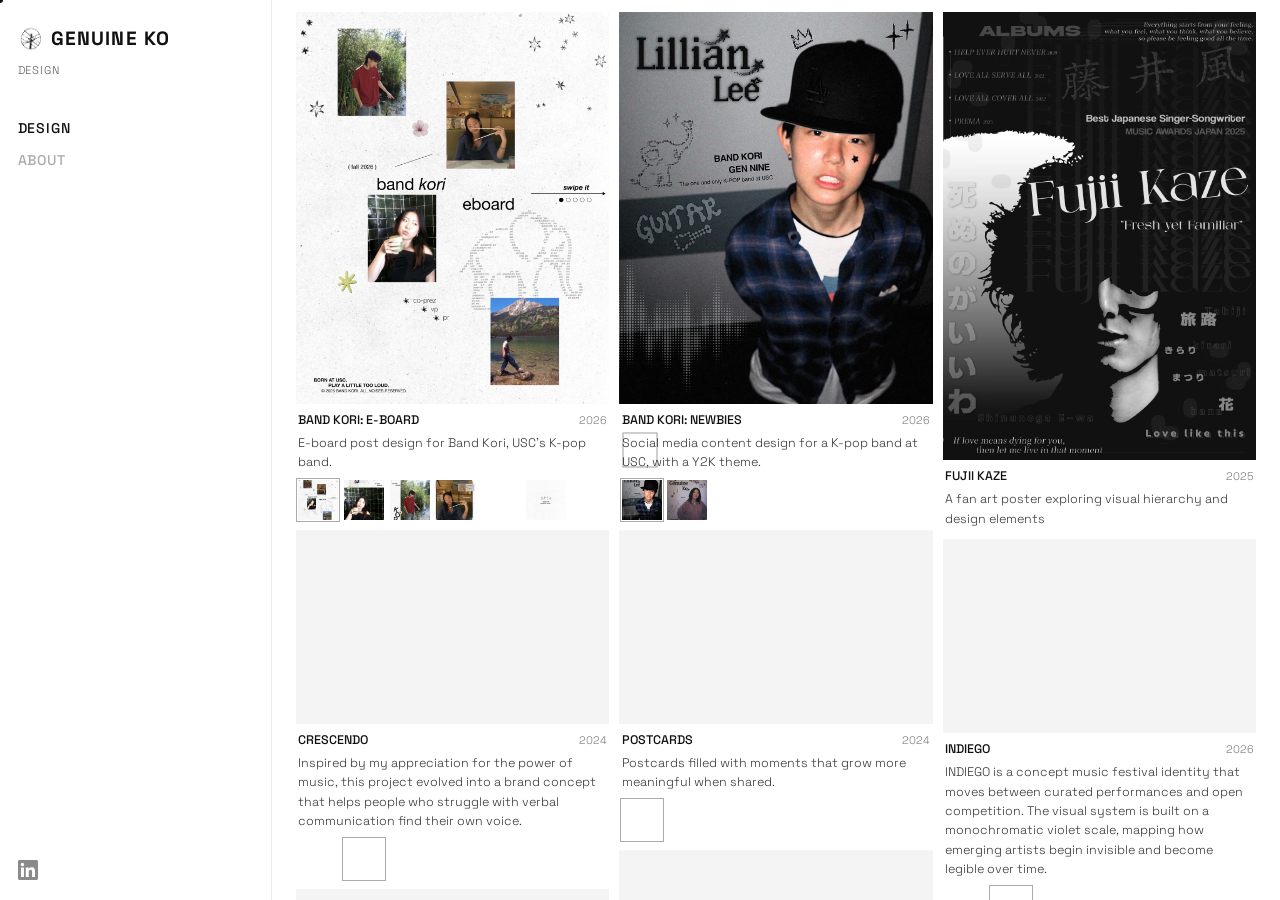
==== commit 5421b015: "up" ====
--- a/index.html
+++ b/index.html
@@ -147,13 +147,6 @@
                     </section>
                 </div>
 
-                <div class="about-cell about-cell--language">
-                    <nav class="about-external-links" aria-label="Resume">
-                        <a href="https://drive.google.com/file/d/1C0Xm4NpTUVdEpY-ND-LQxD3PO_od73j0/view?usp=sharing"
-                            class="about-external-links__link" target="_blank" rel="noopener noreferrer">Resume</a>
-                    </nav>
-                </div>
-
                 <div class="about-cell about-cell--skills">
                     <section class="about-block" aria-labelledby="about-tools-heading">
                         <h2 class="about-block__title" id="about-tools-heading">Tools</h2>
@@ -172,7 +165,9 @@
                             </div>
                         </div>
                     </section>
-
+                </div>
+
+                <div class="about-cell about-cell--language">
                     <section class="about-block" aria-labelledby="about-language-heading">
                         <h2 class="about-block__title" id="about-language-heading">Language</h2>
                         <ul class="about-lang-list">
@@ -181,6 +176,13 @@
                             <li><span class="about-lang__name">Japanese</span><span class="about-lang__level">Basic</span></li>
                         </ul>
                     </section>
+                </div>
+
+                <div class="about-cell about-cell--resume">
+                    <nav class="about-external-links" aria-label="Resume">
+                        <a href="https://drive.google.com/file/d/1C0Xm4NpTUVdEpY-ND-LQxD3PO_od73j0/view?usp=sharing"
+                            class="about-external-links__link" target="_blank" rel="noopener noreferrer">Resume</a>
+                    </nav>
                 </div>
 
                 <div class="about-cell about-cell--footer">
--- a/style.css
+++ b/style.css
@@ -410,7 +410,8 @@
     grid-template-areas:
         'portrait lede'
         'experience education'
-        'language skills'
+        'skills language'
+        'resume resume'
         'footer footer';
     gap: clamp(1.75rem, 3.5vw, 2.75rem) clamp(1.5rem, 4vw, 3rem);
     align-items: start;
@@ -455,6 +456,11 @@
     min-width: 0;
 }
 
+.about-cell--resume {
+    grid-area: resume;
+    min-width: 0;
+}
+
 .about-cell--footer {
     grid-area: footer;
     padding-top: 0.25rem;
@@ -469,7 +475,7 @@
     margin-top: 0;
 }
 
-.about-cell--language .about-external-links {
+.about-cell--resume .about-external-links {
     margin-top: 0;
 }
 
@@ -2814,6 +2820,7 @@
             'education'
             'skills'
             'language'
+            'resume'
             'footer';
         max-width: 100%;
         gap: 1.35rem;
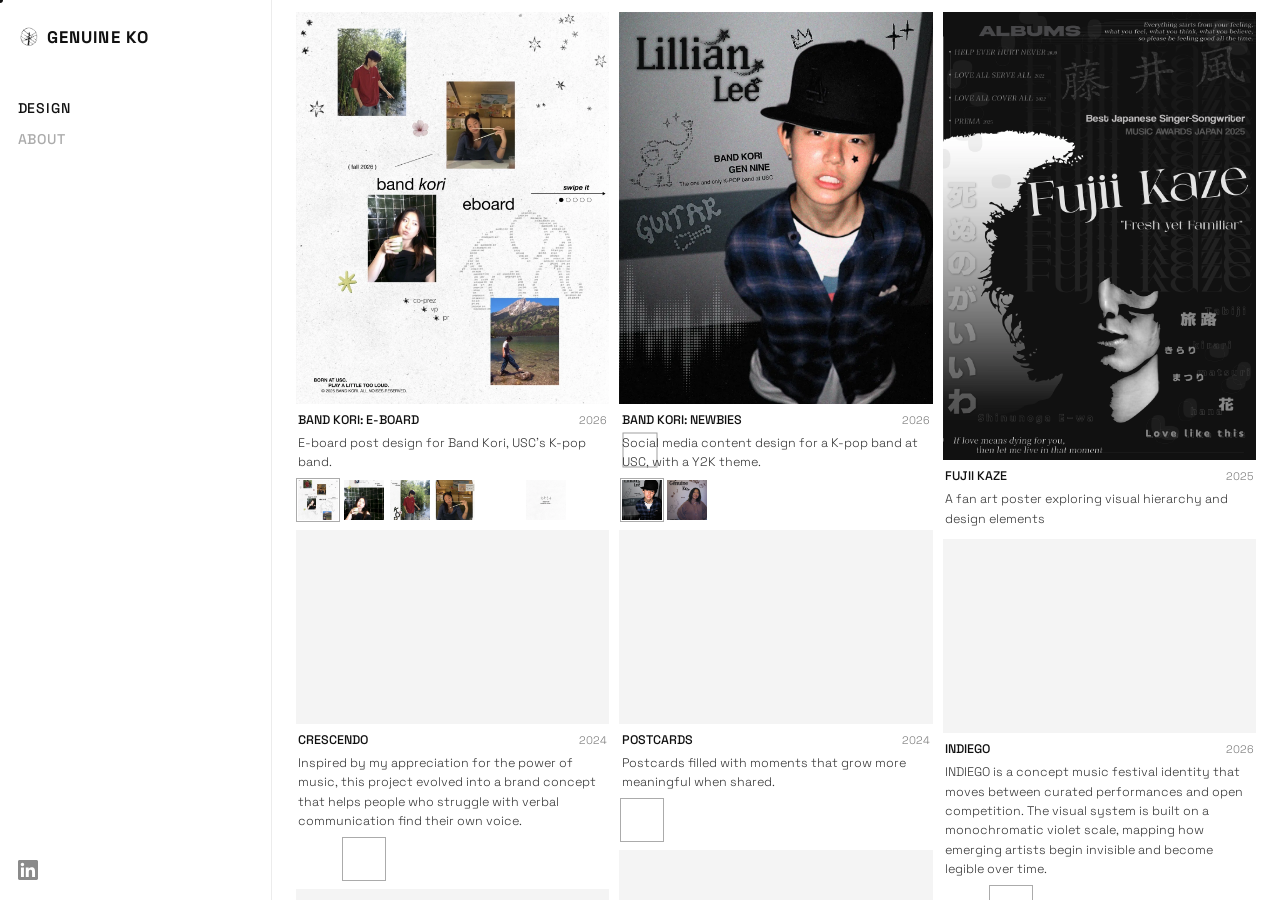
==== commit d7f19c6f: "Remove DESIGN tagline under the sidebar name. Co-authored-by: Cursor <cursoragent@cursor.com>" ====
--- a/index.html
+++ b/index.html
@@ -34,7 +34,6 @@
                         decoding="async">
                     GENUINE KO
                 </h1>
-                <p class="site-sidebar__tagline">DESIGN</p>
             </header>
             <nav class="site-nav-links" aria-label="Primary">
                 <a href="#" class="link-item link-item--feed" id="nav-design">Design</a>
--- a/style.css
+++ b/style.css
@@ -203,18 +203,6 @@
     margin-bottom: 2.5rem;
 }
 
-.site-sidebar__tagline {
-    font-family: var(--font-sans);
-    font-size: 0.7rem;
-    font-weight: 300;
-    letter-spacing: 0.08em;
-    text-transform: uppercase;
-    color: #5a5a5a;
-    line-height: 1.55;
-    max-width: 18em;
-    margin: 0;
-}
-
 .site-sidebar__social {
     margin-top: auto;
     display: flex;
@@ -276,7 +264,7 @@
 
 .main-title {
     font-family: 'Space Grotesk', 'Noto Sans JP', system-ui, -apple-system, sans-serif;
-    font-size: clamp(1.2rem, 1.45vw, 1.65rem);
+    font-size: clamp(1.05rem, 1.3vw, 1.45rem);
     font-weight: 700;
     letter-spacing: 0.06em;
     color: var(--text-color);
@@ -2690,12 +2678,8 @@
     }
 
     .main-title {
-        font-size: clamp(1.05rem, 4.5vw, 1.45rem);
+        font-size: clamp(0.95rem, 4vw, 1.3rem);
         margin-bottom: 0.35rem;
-    }
-
-    .site-sidebar__tagline {
-        font-size: 0.6rem;
     }
 
     .site-nav-links {
